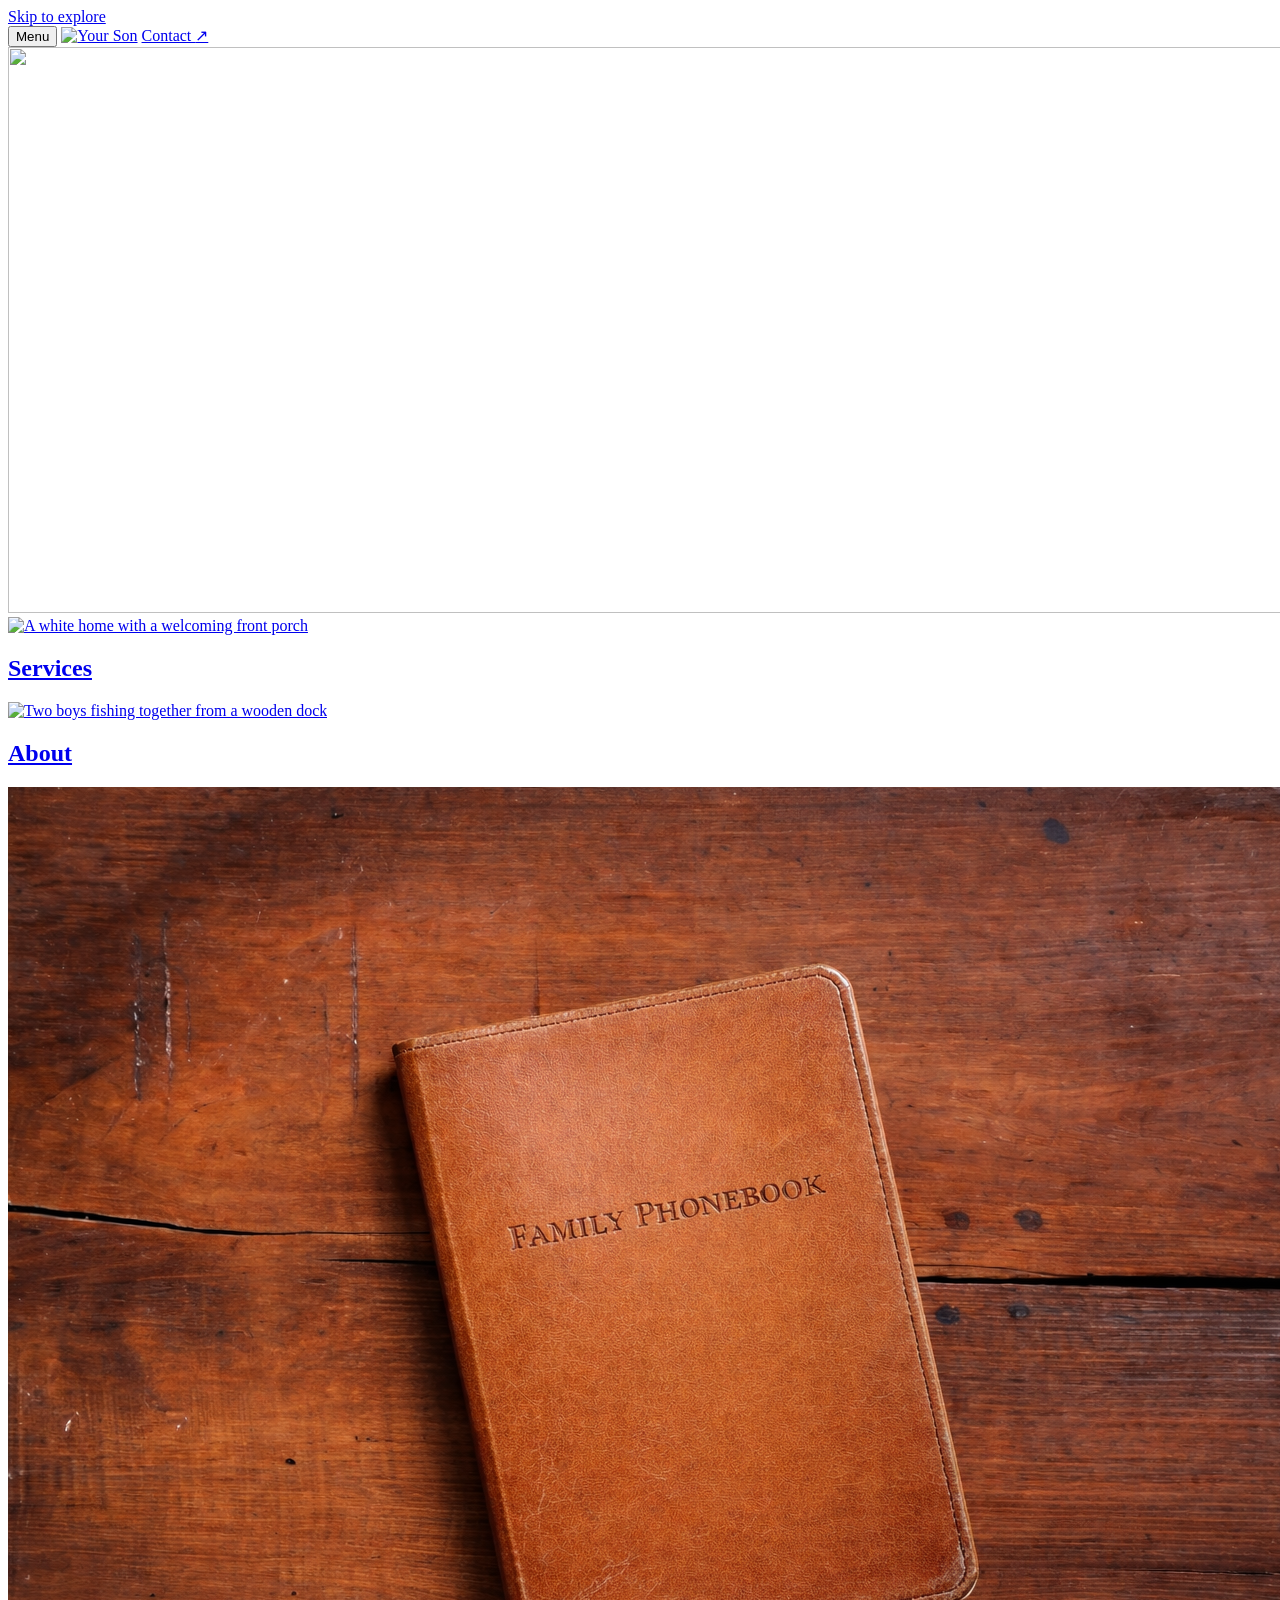
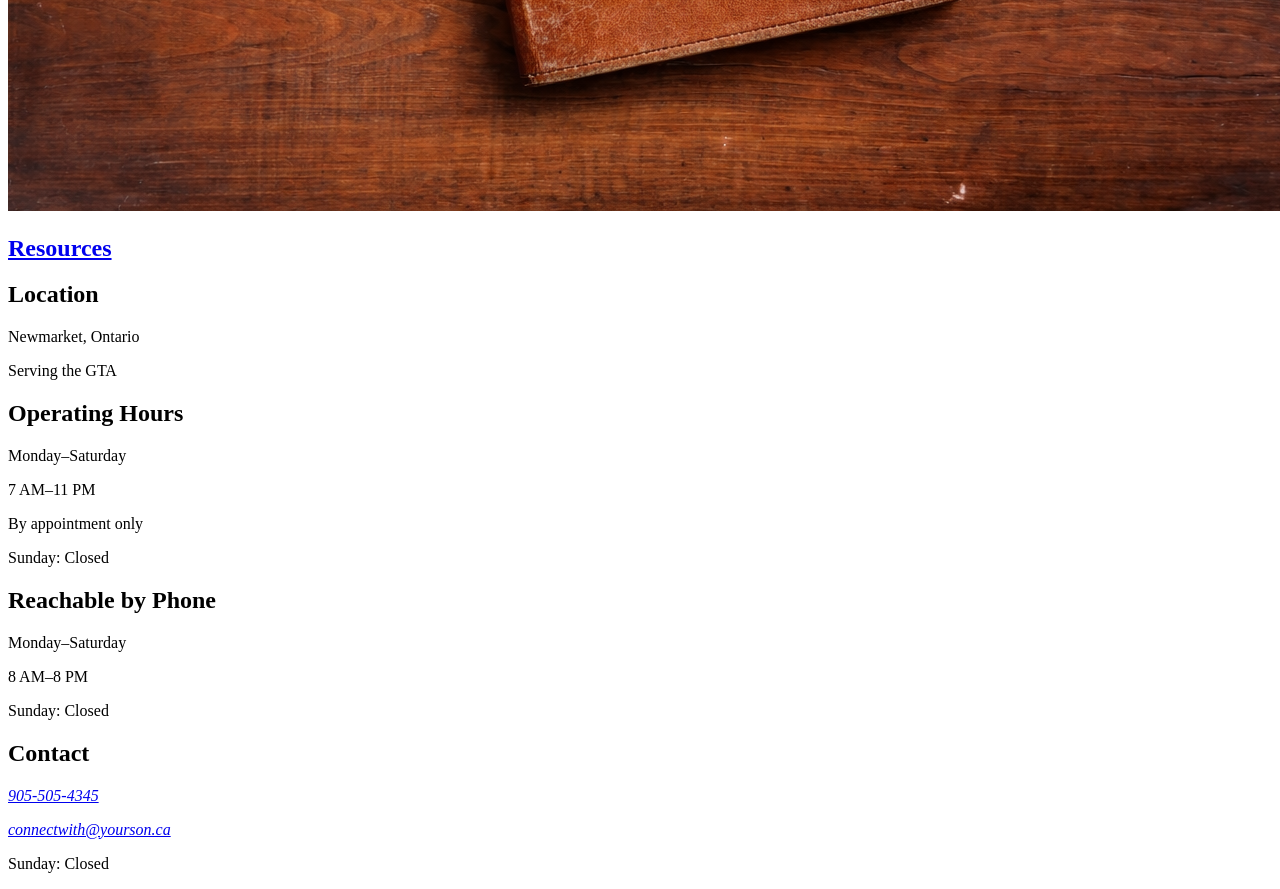
==== index.html @ 253daa87 "Add Your Son website files (1/4)" ====
<!doctype html>
<html lang="en">
<head>
  <meta charset="utf-8">
  <meta name="viewport" content="width=device-width,initial-scale=1">
  <title>Your Son: Homepage Preview</title>
  <meta name="description" content="Explore a three-card homepage navigation concept for Your Son.">
  <link rel="stylesheet" href="assets/styles.css">
  <link rel="stylesheet" href="assets/preview.css">
  <link rel="preload" as="image" href="assets/hplogo-transparent.png">
  <script>
    if (!matchMedia('(prefers-reduced-motion: reduce)').matches && !location.hash) {
      document.documentElement.classList.add('home-intro-pending');
      window.homeIntroFallback = setTimeout(() => document.documentElement.classList.remove('home-intro-pending'), 6000);
    }
  </script>
  <script src="assets/home-intro.js" defer></script>
  <link rel="stylesheet" href="assets/footer.css">
  <link rel="stylesheet" href="assets/mobile-refinements.css">
</head>
<body class="home navigation-preview">
  <a class="preview-skip" href="#explore-grid">Skip to explore</a>
  <header class="preview-site-header" id="siteHeader" data-open="false">
    <div class="wrap">
      <nav class="preview-topbar" aria-label="Page controls">
        <button type="button" class="preview-menu-toggle" id="menuBtn" aria-expanded="false" aria-controls="siteMenu" aria-haspopup="dialog"><span class="preview-menu-lines" aria-hidden="true"></span><span>Menu</span></button>
        <a class="preview-home-logo" href="index.html" aria-label="Home" aria-current="page"><img src="assets/hplogo-transparent.png" width="2048" height="566" alt="Your Son"></a>
        <a class="preview-contact" href="contact.html">Contact <span aria-hidden="true">↗</span></a>
      </nav>
    </div>
  </header>
  <dialog id="siteMenu" class="preview-menu-drawer" aria-labelledby="siteMenuTitle">
    <div class="preview-menu-heading"><h2 id="siteMenuTitle">Menu</h2><button type="button" class="preview-menu-close" aria-label="Close menu">×</button></div>
    <nav class="preview-menu-links" aria-label="Main navigation">
      <a href="index.html" aria-current="page">Home</a>
      <details class="preview-menu-group">
        <summary>Services <span class="preview-submenu-toggle" aria-hidden="true"></span></summary>
        <div class="preview-menu-submenu">
          <a href="services.html">All Services</a>
          <a href="services.html#your-home">Your Home</a>
          <a href="services.html#your-property">Your Property</a>
          <a href="services.html#your-errands">Your Errands</a>
          <a href="services.html#your-ideas">Your Ideas</a>
        </div>
      </details>
      <details class="preview-menu-group">
        <summary>About Us <span class="preview-submenu-toggle" aria-hidden="true"></span></summary>
        <div class="preview-menu-submenu">
          <a href="about.html">About Your Son</a>
          <a href="memories.html">Our Memories</a>
        </div>
      </details>
      <details class="preview-menu-group">
        <summary>Resources <span class="preview-submenu-toggle" aria-hidden="true"></span></summary>
        <div class="preview-menu-submenu">
          <a href="phonebook.html">Family Phonebook</a>
          <a href="our-friends.html">Our Friends</a>
          <a href="goods.html">Your Goods</a>
        </div>
      </details>
      <details class="preview-menu-group">
        <summary>Contact <span class="preview-submenu-toggle" aria-hidden="true"></span></summary>
        <div class="preview-menu-submenu">
          <a href="contact.html">Contact Info</a>
          <a href="tel:+19055054345">905-505-4345</a>
          <a href="mailto:connectwith@yourson.ca">connectwith@yourson.ca</a>
        </div>
      </details>
    </nav>
  </dialog>
  <main id="main">
    <div class="home-intro-stage" aria-hidden="true"><img id="homeIntroLogo" src="assets/hplogo-transparent.png" width="2048" height="566" alt=""></div>
    <section id="explore-grid" aria-label="Explore Your Son">
      <div class="wrap"><div class="preview-nav-grid">
        <a class="preview-nav-card" href="services.html">
          <div class="preview-card-photo"><img src="assets/services.avif" alt="A white home with a welcoming front porch" width="1120" height="1118" loading="lazy"></div>
          <div class="preview-card-info"><h2>Services</h2></div>
        </a>
        <a class="preview-nav-card" href="about.html">
          <div class="preview-card-photo"><img src="assets/about-us.png" alt="Two boys fishing together from a wooden dock" width="512" height="512" loading="lazy"></div>
          <div class="preview-card-info"><h2>About</h2></div>
        </a>
        <a class="preview-nav-card" href="resources.html">
          <div class="preview-card-photo"><img src="assets/resources.png" alt="A leather Family Phonebook on a wooden desk" width="1536" height="1024" loading="lazy"></div>
          <div class="preview-card-info"><h2>Resources</h2></div>
        </a>
      </div></div>
    </section>
  </main>
<footer class="preview-bottom-contact preview-site-footer" aria-label="Your Son location, hours and contact">
    <div class="wrap preview-footer-inner">
      <div class="preview-footer-columns">
        <div class="preview-footer-column">
          <h2 class="preview-footer-title">Location</h2>
          <p>Newmarket, Ontario</p>
          <p>Serving the GTA</p>
        </div>
        <div class="preview-footer-column">
          <h2 class="preview-footer-title">Operating Hours</h2>
          <p>Monday–Saturday</p>
          <p>7 AM–11 PM</p>
          <p class="preview-footer-note">By appointment only</p>
          <p class="preview-footer-sunday-inline">Sunday: Closed</p>
        </div>
        <div class="preview-footer-column">
          <h2 class="preview-footer-title">Reachable by Phone</h2>
          <p>Monday–Saturday</p>
          <p>8 AM–8 PM</p>
          <p class="preview-footer-sunday-inline">Sunday: Closed</p>
        </div>
        <div class="preview-footer-column">
          <h2 class="preview-footer-title">Contact</h2>
          <address class="preview-footer-contact">
            <p><a href="tel:+19055054345">905-505-4345</a></p>
            <p><a href="mailto:connectwith@yourson.ca">connectwith@<wbr>yourson.ca</a></p>
          </address>
        </div>
      </div>
      <p class="preview-footer-sunday">Sunday: Closed</p>
    </div>
  </footer>
  <dialog id="categoryDialog" class="preview-dialog" aria-labelledby="categoryTitle">
    <button type="button" class="preview-dialog-close" aria-label="Close section">×</button>
    <p class="preview-dialog-kicker">Your Son</p>
    <h2 id="categoryTitle"></h2>
    <p id="categoryDescription" class="preview-dialog-description"></p>
    <div class="preview-destination-list" id="categoryLinks"></div>
    <p class="preview-destination-note">Page links open your current website in a new tab.</p>
  </dialog>
  <script src="assets/preview.js"></script>
</body>
</html>
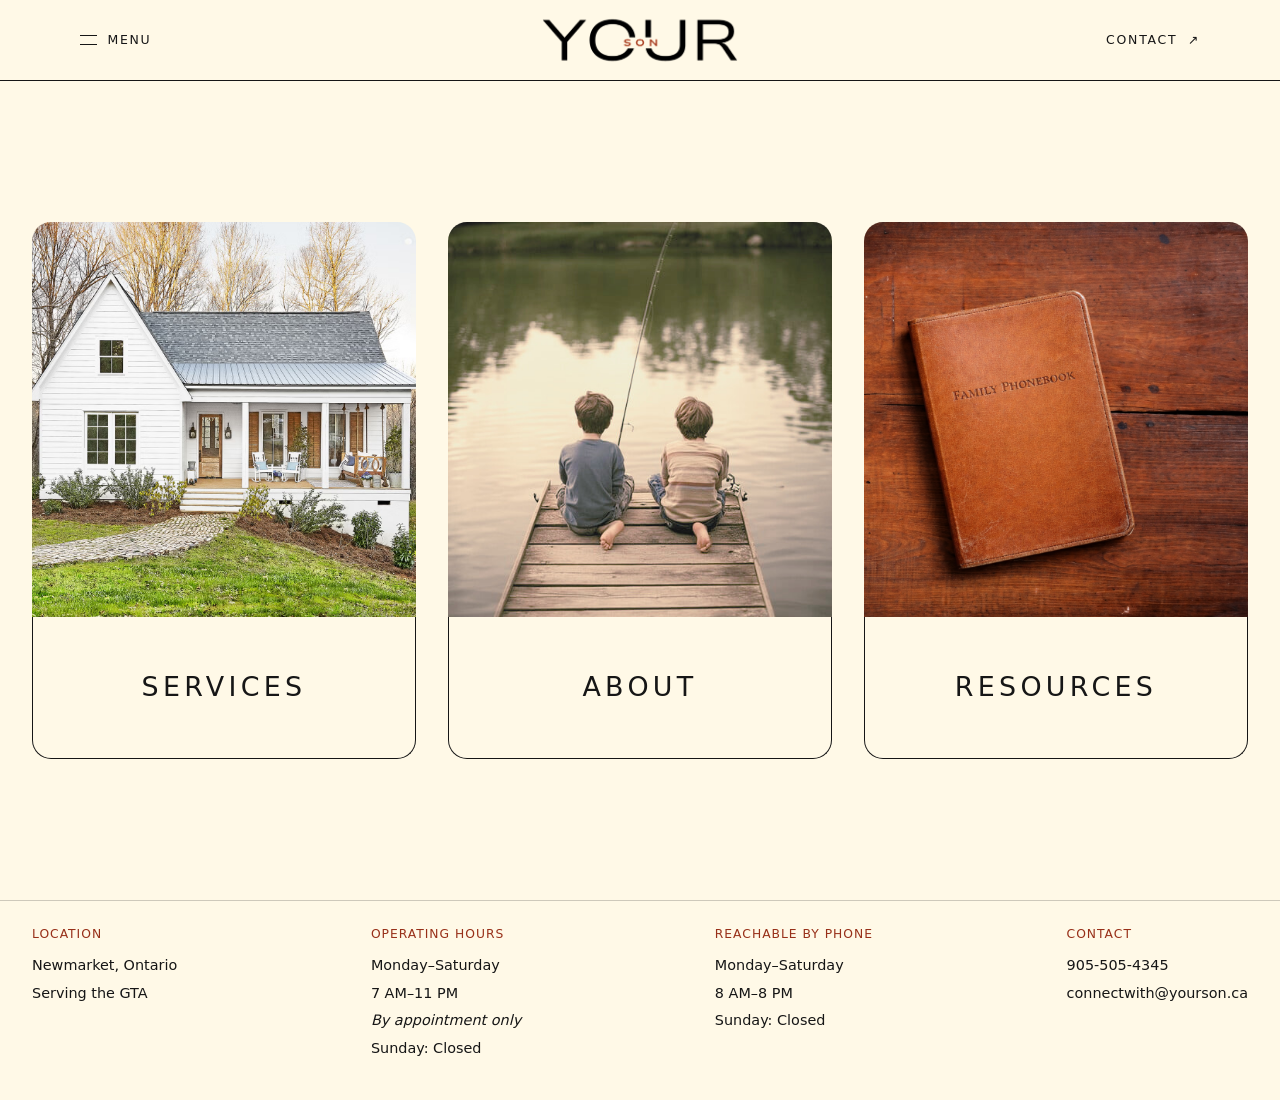
==== commit 80156c31: "First set of changes (man)" ====
--- a/index.html
+++ b/index.html
@@ -47,7 +47,7 @@
         <summary>About Us <span class="preview-submenu-toggle" aria-hidden="true"></span></summary>
         <div class="preview-menu-submenu">
           <a href="about.html">About Your Son</a>
-          <a href="memories.html">Our Memories</a>
+          <a href="our-work.html">Our Memories</a>
         </div>
       </details>
       <details class="preview-menu-group">
--- a/assets/styles.css
+++ b/assets/styles.css
@@ -0,0 +1,3125 @@
+:root{
+  --accent-box: var(--bg);
+  --brand-gold: rgb(162, 52, 25);
+  --font: ui-sans-serif, system-ui, -apple-system, Segoe UI, Roboto, Helvetica, Arial;
+
+  --bg: rgba(255, 249, 231);
+  --ink: rgba(22, 22, 22, 1);
+  --muted: rgba(22,22,22,1);
+  --line: rgba(22, 22, 22, 1);
+  --card: #ffffff;
+
+  --radius: 18px;
+  --shadow: 0 18px 60px rgba(0,0,0,.08);
+
+  --max: 74rem;
+  --pad: clamp(1rem, 3vw, 2rem);
+
+  --h1: clamp(2.1rem, 3vw, 4.25rem);
+  --p: clamp(1rem, 1.2vw, 1.1rem);
+
+  --btn: #161616;
+  --btnText: #fff7e6;
+}
+
+*{ box-sizing:border-box; }
+html, body{ height:100%; }
+
+body{
+  margin:0;
+  font-family: ui-sans-serif, system-ui, -apple-system, Segoe UI, Roboto, Helvetica, Arial;
+  background-color: var(--bg);
+  color: var(--ink);
+  line-height: 1.35;
+}
+
+body.about{
+  background-image:
+    url("images/brickabout.webp");
+  background-size: cover;
+  background-position: center;
+  background-repeat: no-repeat;
+  background-attachment: fixed;
+}
+
+/* Remove the giant shadow from the header */
+body.about header{
+  box-shadow: none;
+}
+
+/* Create a dark backdrop behind the hero area (where the H1 lives) */
+body.about .about-two-col{
+  position: relative;
+  isolation: isolate;
+}
+
+/* The "shadow/contrast" layer */
+
+body.about .about-bio-box{
+  background: rgba(255,249,231, 0.95);
+  border: 1px solid #000;
+  border-radius: 10px;
+  box-shadow: 0 14px 44px rgba(0,0,0,0.25);
+  margin:1rem;
+  width: 80%;
+}
+
+a{ color:inherit; }
+img{ max-width:100%; display:block; }
+
+.wrap{ width: min(var(--max), 100%); margin: 0 auto; padding: 0 var(--pad); }
+
+/* Skip link */
+
+
+.skip:focus{ left:1rem; top:1rem; }
+
+/* Header */
+header{
+  position: fixed;
+  top: 0;
+  left: 0;
+  right: 0;
+  z-index: 999;
+  background: color-mix(in oklab, var(--bg), white 18%);
+  backdrop-filter: blur(10px); 
+}
+
+@media (min-width: 761px){
+  header{
+    border-bottom: 0.2px solid rgba(0,0,0,0.2);
+  }
+}
+
+.nav{
+  display:flex;
+  align-items:center;
+  gap: 1rem;
+  padding:0rem 0;
+  line-height: 0.5;
+}
+
+/* Desktop: evenly-spaced links across the full width */
+.nav-links{
+  display: flex;
+  width: 100%;
+  justify-content: space-evenly;
+  align-items: center;
+  gap: 0;
+  font-size: 1.3rem;
+  letter-spacing: 0.25ch;
+  transform: scaley(0.8);
+  padding-top: 0.45rem;
+  padding-bottom: 0.45rem;
+}
+
+/* Make each link the same width */
+.nav-links a{
+  flex: 1 1 0;
+  text-align: center;
+  text-decoration: none;
+  padding: .55rem .6rem;
+  border-radius: 1px;
+}
+.nav-links a:hover{ color:rgb(162, 52, 25); }
+
+/* Desktop Services dropdown (stacked list) */
+.nav-dropdown{
+  position: relative;
+  flex: 1 1 0;
+  text-align: center;
+}
+.nav-dropdown summary{
+  list-style: none;
+  cursor: pointer;
+  padding: .55rem .6rem;
+  border-radius: 1px;
+  user-select: none;
+}
+.nav-dropdown summary::-webkit-details-marker{ display:none; }
+.nav-dropdown summary:hover{ color: rgb(162, 52, 25); }
+
+.nav-menu{
+  position: absolute;
+  top: calc(100% + .6rem);
+  left: 50%;
+  transform: translateX(-50%);
+  width: 260px;
+  background: color-mix(in oklab, var(--bg), white 18%);
+  border: 1px solid rgba(0,0,0,.25);
+  border-radius: 1px;
+  padding: .35rem;
+  display: flex;
+  flex-direction: column;
+  gap: .25rem;
+  z-index: 1000;
+}
+
+.nav-menu a{
+  display:block;
+  width:100%;
+  text-decoration:none;
+  text-align:left;
+  padding: .7rem .85rem;
+  border-radius: 1px;
+}
+.nav-menu a:hover{
+  background: rgba(0,0,0,.06);
+  color: rgb(162, 52, 25);
+}
+
+/* Mobile Services dropdown */
+.mobile-dropdown summary{
+  list-style:none;
+  cursor:pointer;
+  padding:.85rem 0;
+  border-bottom:0.5px solid rgba(0,0,0,1);
+  user-select:none;
+}
+.mobile-dropdown summary::-webkit-details-marker{ display:none; }
+
+.mobile-submenu{
+  display:grid;
+}
+.mobile-submenu a{
+  padding:.75rem 0 .75rem 1rem;
+  border-bottom:0.5px solid rgba(0,0,0,1);
+  text-decoration:none;
+  color: rgba(162, 52, 25, 1);
+}
+.mobile-submenu a:last-child{ border-bottom:0; }
+
+/* Mobile menu button */
+.menu-btn{
+  display:none;
+  appearance:none;
+  border:0.5px solid var(--line);
+  background: var(--card);
+  padding:.45rem .7rem;
+  border-radius:999px;
+  cursor:pointer;
+  box-shadow: 0 8px 22px rgba(0,0,0,.06);
+}
+
+/* Mobile dropdown panel */
+.mobile-panel{
+  display:none;
+  border-top:0.5px solid var(--line);
+  padding:.75rem 0 1rem;
+}
+.mobile-panel a{
+  display:block;
+  text-decoration:none;
+  padding:.85rem 0;
+  border-bottom:0.5px solid rgba(0,0,0,1);
+}
+.mobile-panel a:last-child{ border-bottom:0; }
+header[data-open="true"] .mobile-panel{ display:block; }
+
+/* Page spacing */
+main{ padding-top: 0px; padding-bottom: 0rem; }
+section{ padding: clamp(1.75rem, 4vw, 3rem) 0; }
+
+.section-title{
+  display:flex; align-items:baseline; justify-content:space-between; gap:1rem;
+  padding-top: 0rem;
+  margin-bottom: 0rem;
+  font-size: clamp(2.1rem, 2.5vw, 3.25rem);
+  font-weight: 100;
+}
+
+.section-title--center{
+  flex-direction: column;
+  align-items: center;
+  justify-content: center;
+  text-align: center;
+  font-size: clamp(2.1rem, 2.5vw, 3.25rem);
+  font-weight: 100;
+}
+
+html{ scroll-behavior: smooth; }
+
+.section-title h2{ margin:0; font-size:clamp(2.1rem, 2.5vw, 3.25rem); font-weight: 250; letter-spacing: 0.2ch; }
+.section-title p{ margin:0; color:var(--muted); font-size:.95rem; max-width:52ch; }
+
+/* Hero */
+.hero{ padding: 0 0 clamp(2rem, 5vw, 3.25rem);
+}.hero-grid{
+  display:grid;
+  grid-template-columns: 1fr;
+  gap: clamp(0.75rem, 1vw, 1.75rem);
+  justify-items: center;
+  text-align: center;
+}
+.kicker{ font-size:.95rem; color:var(--muted); letter-spacing:.02em; }
+h1{
+  margin: -3rem 0 .75rem;
+  font-size: var(--h1);
+  line-height: 1.25;
+  font-weight: 200;
+  letter-spacing: 0.02em;
+  color:rgb(0,0,0);
+}
+
+.slogan{ font-size:.95rem; color:var(--muted); letter-spacing:.02em;color: #000000; }
+
+.special-word{
+  color: rgb(162, 52, 25);
+  font-style: oblique;
+}
+
+.abt-h1{
+  margin: -3rem 0 .75rem;
+  font-size: var(--h1);
+  line-height: 1;
+  font-weight: 200;
+  letter-spacing: 0.02em;
+}
+
+.special-word{
+  color: rgb(162, 52, 25);
+  font-style: oblique;
+}
+
+.lead{
+  font-size: var(--p);
+  color:var(--muted);
+  max-width: 62ch;
+  margin: 0 auto;
+}
+
+.center-text {
+  text-align: center;
+  margin-top:1.5rem;
+  font-weight: 500;
+}
+
+.center-line{
+  display: block;
+  text-align: center;
+}
+
+.slogan-text{
+  font-weight: 500;
+  display: block;
+  text-align: center;
+}
+
+/* Base */
+.hero-media{
+  overflow: hidden;
+  position: relative;
+  border: none;
+}
+
+.hero-media--personal_services{
+  width: 25%;
+  height: auto;
+  margin-bottom: 5rem;
+}
+
+/* ABOUT SECTION */
+.approach-grid{
+  display: grid;
+  grid-template-columns: repeat(3, 1fr);
+  gap: 3rem;
+  margin-bottom: 4rem;
+}
+
+.approach-card{
+  background: rgba(255,249,231,1);
+  border: 1.5px solid rgba(0,0,0,1);
+  border-radius: 1px;
+  padding: 2rem;
+  font-weight: 350;
+  letter-spacing: .15ch;
+  font-size: 1rem;
+  text-decoration: none;
+  font-variant: small-caps;
+  color: inherit;
+  min-height: 300px;
+  position: relative;
+}
+
+.approach-card--last{
+  grid-column: 1 / -1;
+  margin-bottom: 5rem;
+  padding-top: 2.5rem;
+  padding-bottom:1rem;
+  padding-left: 10rem;
+  padding-right: 10rem;
+  line-height: 1.5rem;
+}
+
+.approach-title{
+  position: absolute;
+  font-variant: small-caps;
+  inset: 0;
+  display: grid;
+  place-items: center;
+  text-align: center;
+  margin: 0;
+  padding: 1rem;
+  letter-spacing: 0.20em;
+  font-weight: 300;
+  font-size: 23px;
+  color:rgba(162, 52, 25, 1);
+}
+
+.approach-title::after{
+  content: "▾";
+  color: rgba(162, 52, 25, 1);
+  position: absolute;
+  right: 50%;
+  top: 53%;
+  font-size: 24px;
+  opacity: 1;
+  transition: transform .25s ease;
+}
+
+.approach-body{
+  margin-top: -1rem;
+  opacity: 0;
+  max-height: 0;
+  overflow: hidden;
+  text-align: left;
+  transform: translateY(6px);
+  transition: opacity .18s ease, transform .18s ease, max-height .22s ease;
+}
+
+.approach-box{
+  background: rgba(255,249,231, 0.95);
+  border: 1px solid #000;
+  border-radius: 10px;
+  box-shadow: 0 14px 44px rgba(0,0,0,0.25);
+  margin: 5rem auto;
+  width: 80%;
+  padding: clamp(18px, 0.5vw, 50px);
+  padding-left: 6em;
+  padding-right: 6em;
+  padding-bottom: 2em;
+}
+
+.approach-box .about-title h2{
+  color: #000;
+}
+
+.about-sr{
+  display:block;
+  text-align:center;
+  font-size: 1.5rem;
+  font-weight: 200;
+  letter-spacing: 0.2ch;
+  word-spacing: 1ch;
+}
+
+.about-sr2{
+  font-size: 1rem;
+  max-width: 3ch;
+}
+
+.approach-card:hover .approach-title,
+.approach-card:focus .approach-title,
+.approach-card:focus-visible .approach-title{
+  opacity: 0;
+}
+
+.approach-card:hover .approach-body,
+.approach-card:focus .approach-body,
+.approach-card:focus-visible .approach-body{
+  opacity: 1;
+  transform: translateY(0);
+  max-height: 700px;
+}
+
+.approach-card--last{
+  grid-column: 1 / -1;
+}
+
+@media (max-width: 900px){
+  .approach-grid{ grid-template-columns: repeat(2, 1fr); }
+  .approach-card--last{ grid-column: 1 / -1; }
+}
+
+@media (max-width: 760px){
+  .approach-grid{ grid-template-columns: 1fr; }
+  .approach-card--last{ grid-column: auto; }
+}
+
+.hero-media--about{
+  width: min(60rem, 100%);
+  height: auto;
+  border: none;
+  margin: auto;
+  margin-bottom: 4rem;
+  box-shadow: none;
+}
+
+footer.about{
+  padding: 1rem 0 1rem;
+  color: var(--muted);
+  font-size: .95rem;
+  border-top: 1px solid rgba(0,0,0,1);
+  background-color: rgba(255,249,231, 0.95);
+}
+
+.lead-about{
+  font-size: var(--p);
+  color: #000000;
+  max-width: 100%;
+  line-height: 1.8;
+  text-align: justify;
+  border: none;
+  border-radius: 0;
+  padding: 0;
+  background: transparent;
+}
+
+.about-bio-box{
+  background: var(--accent-box);
+  border: 0px solid rgba(30,30,30,.90);
+  padding: clamp(12px, 0.5vw, 50px);
+  padding-left: 8.75em;
+  padding-right: 8.75em;
+  padding-bottom: 4em;
+  display:flex;
+  flex-direction:column;
+  justify-content:center;
+  min-height: 100%;
+  align-items: center;
+  width: 100%;
+}
+
+.about-bio-box p{ letter-spacing: 0.14ch; font-weight: 300;}
+.about-title h2{ margin-bottom:3rem; margin-top:0; font-size:clamp(2.1rem, 2.5vw, 3.25rem); color: rgb(255,249,231); font-weight: 250; font-variant: small-caps; letter-spacing: 0.2ch; text-align: center; }
+
+.about-two-col{
+  display: flex;
+  flex-direction: column;
+  gap: 0;
+  align-items: center;
+  justify-content: center;
+}
+
+.about-bio-top h1{
+  font-family: var(--font);
+  font-weight: 200;
+  font-size: clamp(40px, 4.25vw, 70px);
+  letter-spacing: .25em;
+  word-spacing: 1rem;
+  margin-bottom: 3rem;
+  margin-top: 1rem;
+  text-align: center;
+  transform: scaleY(0.75);
+  color:rgb(162, 52, 25);
+}
+
+.about-sep-line{
+  margin: 5px auto 50px;
+  width: 100%;
+  border-top: 1px solid rgba(0,0,0,1);
+}
+
+.index-sep-line{
+  margin: 10px auto 10px;
+  width: 70%;
+  border-top: 1px solid rgba(0,0,0,1);
+}
+
+.index-sep-line-2{
+  margin: 10px auto 10px;
+  width: 70%;
+  border-top: 1px solid rgba(0,0,0,1);
+}
+
+/* No border */
+.hero-media--no-border{
+  width: min(95rem, 100%);
+  height: clamp(240px, 40vw, 800px);
+  border: none;
+  margin-top: 0rem;
+  margin-bottom: 0rem;
+}
+
+.hero-media-nav{
+  width: 70%;
+  height: auto;
+}
+
+.hero-media img{
+  width: auto;
+  height: 100%;
+  object-fit: contain;
+  margin-top: 0;
+}
+
+.hero-media::after{
+  content: "";
+  position: absolute;
+  inset: 0;
+  pointer-events: none;
+}
+
+.cta-row{
+  display:flex;
+  flex-wrap:wrap;
+  margin-top: 0rem;
+  align-items:center;
+  justify-content: center;
+} 
+
+.btn{
+  display:inline-flex; align-items:center; justify-content:center; gap:.5rem;
+  padding:0.5rem 4rem;
+  border-radius:999px;
+  border:1px solid rgba(0,0,0, 1);
+  text-decoration:none;
+  font-weight:350;
+  font-size:1.1rem;
+  cursor:pointer;
+  background:rgb(162, 52, 25);
+  color: rgba(0,0,0, 1);
+  font-variant: small-caps;
+  letter-spacing: 0.29ch;
+  margin-bottom: 2rem;
+}
+
+.btnshop{
+  margin-top:2rem;
+  margin-bottom: 1rem;
+}
+
+.btn.primary{ background:rgba(162, 52, 25, 1); color: RGB(0,0,0); border-width: 1px; border-color: #000000; }
+.btn.primary:hover{ background:rgb(162, 52, 25); color: rgb(0,0,0); transform: scale(98%);}
+
+.btn.primaryindex { background:rgba(162, 52, 25, 1); color: RGB(0,0,0); border-width: 1px; border-color: #000000; margin-bottom: 10rem;
+ }
+.btn.primaryindex:hover { transform: scale(98%); color: rgb(0,0,0);}
+
+.btn.ghost{ background: rgba(162, 52, 25, 1); color: RGB(0,0,0); padding:0.5rem 6rem; font-size:1.1rem; font-weight:350; margin-top: -2rem;}
+.btn.ghost:hover{ background: rgba(162, 52, 25, 1); transform: scale(98%); color: rgb(0,0,0);}
+
+.btn.primary-shop{ background:rgba(162, 52, 25, 1); color: RGB(0,0,0); border-width: 1px; border-color: #000000; font-size:1.2rem;  font-weight:350;}
+.btn.primary-shop:hover{ background:rgb(162, 52, 25); transform: scale(98%);color: rgb(0,0,0);}
+
+.contact{
+  margin: 0rem auto 0rem;
+  padding-top: 0.5rem;
+  padding-bottom: 0.5rem;
+  display:grid;
+  gap:.25rem;
+  color: var(--muted);
+  font-size: .95rem;
+  justify-items: center;
+  
+}
+
+/* Personal Services */
+.personalservices{
+  display:grid;
+  grid-template-columns: repeat(12, 1fr);
+  gap: 1rem;
+}
+.personalservice{
+  grid-column: span 6;
+  background: var(--card);
+  border:1px solid rgba(162, 52, 25, 1);
+  border-radius: var(--radius);
+  box-shadow: 0 10px 30px rgba(0,0,0,.06);
+}
+.personalservice h3{ margin:0 0 .4rem; font-size:1.05rem; letter-spacing:.01em; }
+.personalservice p{ margin:0; color:var(--muted); }
+
+/* BUSINESS SERVICES */
+.businessservices{
+  display:grid;
+  grid-template-columns: repeat(12, 1fr);
+  gap: 1rem;
+}
+.businessservice{
+  grid-column: span 6;
+  background: var(--card);
+  border:1px solid rgba(162, 52, 25, 1);
+  border-radius: var(--radius);
+  padding: 1.1rem;
+  box-shadow: 0 10px 30px rgba(0,0,0,.06);
+}
+.businessservice h3{ margin:0 0 .4rem; font-size:1.05rem; letter-spacing:.01em; }
+.businessservice p{ margin:0; color:var(--muted); }
+
+/* Mosaic + quote */
+.mosaic{
+  display:grid;
+  grid-template-columns: repeat(12, 1fr);
+  gap: 1rem;
+  align-items:stretch;
+}
+.ph{
+  border-radius: var(--radius);
+  overflow:hidden;
+  border: 1px solid rgba(0,0,0,1);
+  background:
+    radial-gradient(900px 300px at 20% 30%, rgba(0,0,0,.09), transparent 45%),
+    linear-gradient(135deg, rgba(0,0,0,.08), rgba(0,0,0,.02));
+  min-height: 240px;
+  box-shadow: 0 14px 44px rgba(0,0,0,.07);
+}
+.ph.tall{ min-height: 520px; }
+.ph.small{ min-height: 220px; }
+.span-7{ grid-column: span 7; }
+.span-5{ grid-column: span 5; }
+.span-4{ grid-column: span 4; }
+.span-8{ grid-column: span 8; }
+.span-12{ grid-column: span 12; }
+
+.quote{
+  grid-column: span 12;
+  background: color-mix(in oklab, var(--card), var(--bg) 30%);
+  border:1px solid rgba(0,0,0,.08);
+  border-radius: var(--radius);
+  padding: clamp(1.25rem, 3vw, 2rem);
+  box-shadow: 0 14px 44px rgba(0,0,0,.06);
+}
+.quote blockquote{
+  margin:0;
+  font-size: clamp(1.2rem, 2.2vw, 1.65rem);
+  letter-spacing:-.01em;
+  line-height:1.15;
+}
+.quote cite{
+  display:block;
+  margin-top:.75rem;
+  color:var(--muted);
+  font-style:normal;
+  font-size:.95rem;
+}
+
+.spccard{
+  background: rgba(255, 139, 23, 0.5);
+  border: 1px solid rgba(0,0,0,.08);
+  border-radius: var(--radius);
+  padding: clamp(1.25rem, 3vw, 2rem);
+  box-shadow: 0 14px 44px rgba(0,0,0,.06);
+}
+.spccard h2{ margin:0 0 .5rem; font-size:var(--h2); color:#000000;}
+.spccard p{ margin:0; color:#000000; font-size:var(--p); }
+
+/* Appointments page blocks */
+.grid-3{
+  display:grid;
+  grid-template-columns: repeat(12, 1fr);
+  gap: 1rem;
+}
+.tile{
+  grid-column: span 4;
+  background: var(--card);
+  border: 1px solid rgba(0,0,0,.08);
+  border-radius: var(--radius);
+  padding: 1.1rem;
+  box-shadow: 0 10px 30px rgba(0,0,0,.06);
+}
+.tile h3{ margin:.1rem 0 .35rem; font-size:1.05rem; }
+.tile p{ margin:0; color:var(--muted); }
+.tile .cta-row{ margin-top:.85rem; }
+
+.form{
+  display:grid;
+  gap:.75rem;
+  margin-top: 1rem;
+}
+.row{
+  display:grid;
+  grid-template-columns: 1fr 1fr;
+  gap:.75rem;
+}
+label{ font-size:.92rem; color:var(--muted); display:block; margin:0 0 .35rem; }
+input, select, textarea{
+  width:100%;
+  padding:.75rem .85rem;
+  border-radius: 12px;
+  border: 1px solid rgba(0,0,0,.14);
+  background: white;
+  font: inherit;
+}
+textarea{ min-height: 110px; resize: vertical; }
+
+/* GOODS */
+/* ============================
+   GOODS (GARMENTS & GOODS)
+   3 across desktop, 1 across mobile
+   Equal-height cards + dropdown-ready
+   ============================ */
+
+.shop-grid{
+  display: grid;
+  grid-template-columns: repeat(3, minmax(0, 1fr));
+  gap: 1.25rem;
+  align-items: stretch; /* âœ… equal-height rows */
+}
+
+/* Card */
+.product{
+  background: var(--card);
+  border: 1px solid rgba(0,0,0,.8);
+  border-radius: 10px;
+  padding: .9rem;
+
+  box-shadow: 0 10px 30px rgba(0,0,0,.25); /* toned down vs .9 */
+
+  display: flex;
+  flex-direction: column;
+  gap: .75rem;
+
+  height: 100%; /* âœ… lets the grid stretch cards evenly */
+}
+
+/* Image area (always same shape) */
+.product .thumb{
+  width: 100%;
+  aspect-ratio: 1 / 1;
+  border-radius: 12px;
+  overflow: hidden;
+  border: 1px solid rgba(0,0,0,.15);
+  background:
+    radial-gradient(700px 240px at 20% 30%, rgba(0,0,0,.10), transparent 45%),
+    linear-gradient(135deg, rgba(0,0,0,.08), rgba(0,0,0,.02));
+}
+
+.product .thumb img{
+  width: 100%;
+  height: 100%;
+  object-fit: cover;
+  display: block;
+}
+
+/* Content wrapper â€” grows so the button aligns at bottom */
+.product .prod-main{
+  flex: 1;
+  display: flex;
+  flex-direction: column;
+  gap: .6rem;
+}
+
+/* Title */
+.product h3{
+  margin: 0;
+  text-align: center;
+  font-size: 1.05rem;
+  letter-spacing: .06em;
+  font-variant: small-caps;
+}
+
+/* Meta: clamp note so cards donâ€™t grow */
+.product .prod-note{
+  color: var(--muted);
+  font-size: .8rem;
+  letter-spacing: 0.125ch;
+  text-align: justify;
+  padding-left: 0.75rem;
+  padding-right: 0.75rem;
+  line-height: 1.25rem;
+  margin-bottom: 0.75rem;
+
+  display: -webkit-box;
+  -webkit-line-clamp: 2.5;        /* âœ… limits height */
+  -webkit-box-orient: vertical;
+  overflow: hidden;
+
+   /* Standard-ish + fallback */
+  overflow: hidden;
+  text-overflow: ellipsis;
+
+  /* Modern clamp (where supported) */
+  line-clamp: 2.5;
+
+  /* Widest support today */
+  display: -webkit-box;
+  -webkit-line-clamp: 2.5;
+  -webkit-box-orient: vertical;
+}
+
+.product .prod-price{
+  text-align: center;
+  font-weight: 700;
+  color: rgba(0,0,0,.9);
+}
+
+/* Dropdown area */
+.product .prod-dds{
+  display: grid;
+  gap: .5rem;
+  margin-top: .25rem;
+}
+
+.product details.prod-dd{
+  border: 1px solid rgba(0,0,0,.25);
+  border-radius: 10px;
+  overflow: hidden;
+  background: rgba(255,255,255,.55);
+}
+
+.product details.prod-dd > summary{
+  cursor: pointer;
+  user-select: none;
+  padding: .55rem .7rem;
+  letter-spacing: .12em;
+  text-transform: uppercase;
+  font-size: .78rem;
+  font-weight: 650;
+  list-style: none;
+}
+.product details.prod-dd > summary::-webkit-details-marker{ display:none; }
+
+.product .prod-dd-panel{
+  border-top: 1px solid rgba(0,0,0,.15);
+  padding: .6rem .75rem .7rem;
+  font-size: .9rem;
+  color: rgba(0,0,0,.85);
+}
+
+.product .prod-dd-list{
+  margin: 0;
+  padding-left: 1.05rem;
+  display: grid;
+  gap: .35rem;
+}
+
+/* Button stays aligned */
+.product .prod-buy,
+.product .btn{
+  width: 100%;
+  margin-top: .25rem;
+}
+
+/* Mobile: 1 across */
+@media (max-width: 760px){
+  .shop-grid{
+    grid-template-columns: 1fr;
+    gap: 1rem;
+  }
+  .product{
+    padding: 1rem;
+  }
+}
+/* Cart drawer */
+.cart-overlay{
+  position: fixed; inset: 0;
+  background: rgba(0,0,0,.45);
+  display:none;
+  align-items: stretch;
+  justify-content:flex-end;
+  z-index: 200;
+}
+.cart-overlay[data-open="true"]{ display:flex; }
+.cart{
+  width: min(440px, 92vw);
+  background: var(--bg);
+  border-left: 1px solid rgba(255,255,255,.14);
+  padding: 1rem;
+  display:flex;
+  flex-direction:column;
+  gap: .9rem;
+}
+.cart-header{
+  display:flex; align-items:center; justify-content:space-between; gap:1rem;
+  padding-bottom:.5rem;
+  border-bottom: 1px solid rgba(0,0,0,1);
+}
+.cart-title{ font-weight: 700; letter-spacing:-.01em; }
+.icon-btn{
+  appearance:none;
+  border:1px solid rgba(0,0,0,.12);
+  background: white;
+  border-radius: 999px;
+  padding:.45rem .7rem;
+  cursor:pointer;
+}
+.icon-btn:hover{ background: rgba(0,0,0,.06); }
+
+.cart-items{ display:grid; gap:.75rem; }
+.cart-item{
+  background: white;
+  border:1px solid rgba(0,0,0,.10);
+  border-radius: 14px;
+  padding: .75rem;
+  display:grid;
+  gap:.35rem;
+}
+.cart-item .top{
+  display:flex; justify-content:space-between; align-items:flex-start; gap:.75rem;
+}
+.cart-item .name{ font-weight:650; }
+.cart-item .sub{ color:var(--muted); font-size:.95rem; }
+.cart-item .actions{ display:flex; gap:.5rem; margin-top:.35rem; }
+.cart-item .actions button{ flex:1; }
+
+.cart-footer{
+  margin-top:auto;
+  border-top: 1px solid rgba(0,0,0,1);
+  padding-top: .85rem;
+  display:grid;
+  gap:.75rem;
+}
+.totals{ display:flex; justify-content:space-between; color: var(--muted); }
+.small-note{ font-size:.9rem; color: var(--muted); }
+
+/* Footer */
+.footer-image{
+  width: min(2rem, 30%);
+  height: auto;
+  border: none;
+  position: left;
+  margin: auto;
+  margin-top: 0.20rem;
+}
+
+footer{
+  padding: 1rem 0 1rem;
+  color: var(--muted);
+  font-size: .95rem;
+  border-top: 1px solid rgba(0,0,0,1);
+}
+
+.footer-text{ font-variant: small-caps; text-align: center; margin: 0.5rem; font-size: 0.65rem; font: weight 400px;}
+.footer-word{ font-variant: small-caps; }
+.footer-contact{ font-variant: small-caps; text-align: center; margin: 0.5rem; font-size: 0.65rem; font: weight 400px;}
+
+/* Responsive */
+@media (max-width: 980px){
+}
+
+@media (max-width: 900px){
+  .personalservice{ grid-column: span 12; }
+  .businessservice{ grid-column: span 12; }
+  .two-col{ grid-template-columns: 1fr; }
+  .span-7,.span-5,.span-4,.span-8{ grid-column: span 12; }
+  .ph.tall{ min-height: 360px; }
+  .tile{ grid-column: span 12; }
+}
+
+@media (max-width: 760px){
+  .nav-links{ display:none; }
+  .nav{ grid-template-columns: auto 1fr auto; }
+  .nav-left, .nav-right{ display:none; }
+  .brand{ justify-self:center; }
+  .row{ grid-template-columns: 1fr; }
+
+  .section-title{ flex-direction: column; align-items:flex-start; }
+}
+
+/* Explore grid */
+.feature-grid{
+  display: grid !important;
+  grid-template-columns: repeat(4, 1fr) !important;
+  gap: 2rem;
+  margin-top: 3rem;
+}
+
+#explore-grid .wrap{
+  width: min(85rem, 100%);
+}
+
+.feature-tile{
+  position: relative;
+  display:block;
+  text-decoration:none;
+  overflow:hidden;
+  border-radius: 1px;
+  background: rgba(0,0,0,.7);
+  border: 1px solid rgba(0,0,0,1);
+  height: clamp(150px, 15vw, 250px);
+  aspect-ratio: 4 / 3;
+}
+
+.feature-tile img{
+  width:100%;
+  height:100%;
+  object-fit: cover;
+  display:block;
+}
+
+.feature-tile::after{
+  content:"";
+  position:absolute;
+  inset:0;
+  background: rgba(0,0,0,.5);
+  pointer-events:none;
+}
+
+.feature-title{
+  position:absolute;
+  inset:0;
+  display:grid;
+  place-items:center;
+  padding: 1rem;
+  text-align:center;
+  color: #ffffff;
+  font-size: clamp(1.10rem, 1.65vw, 1.65rem);
+  letter-spacing: 0.25ch;
+  line-height: 2.25rem;
+  font-weight: 550;
+  z-index: 1;
+  text-transform: uppercase;
+}
+
+.feature-tile:hover::after{
+  background: rgba(0,0,0,0);
+}
+
+.feature-tile:hover .feature-title{
+  color: transparent;
+}
+
+/* Tablet */
+@media (max-width: 700px){
+  .feature-grid{ grid-template-columns: repeat(2, 1fr) !important; }
+}
+
+/* Mobile */
+@media (max-width: 480px){
+  .feature-grid{ grid-template-columns: 1fr !important; }
+}
+
+/* GARMENTS AND GOODS */
+.GaG-bio-box{
+  background: var(--accent-box);
+  border: 0px solid rgba(30,30,30,.10);
+  padding: clamp(12px, 0.5vw, 50px);
+  padding-left: 8.75em;
+  padding-right: 8.75em;
+  margin-top: 0em;
+  padding-bottom: 0em;
+  display:flex;
+  flex-direction:column;
+  justify-content:center;
+  min-height: 100%;
+  align-items: center;
+  width: 92%;
+  margin-bottom: 4em;
+}
+
+.GaG-bio-top p{
+  font-family: var(--font);
+  font-size: 16px;
+  text-align: justify;
+  line-height: 1.5;
+  letter-spacing:0.2ch;
+  color: rgba(0,0,0,1);
+  margin: 26px auto 25px;
+  margin-bottom:-2em;
+  max-width: 100ch;
+  font-weight: 300;
+}
+
+.GaG-two-col{
+  display: flex;
+  flex-direction: column;
+  gap: 0;
+  align-items: center;
+  justify-content: center;
+  min-height: 0px;
+}
+
+.GaG-bio-top h1{
+  font-family: var(--font);
+  color:rgb(162, 52, 25);
+  font-weight: 200;
+  font-size: clamp(40px, 4.25vw, 70px);
+  letter-spacing: .25em;
+  word-spacing: 1rem;
+  margin-bottom: 3rem;
+  margin-top: 2rem;
+  text-align: center;
+  transform: scaleY(0.75);
+}
+
+.GaG-sep-line{
+  margin: 10px auto 0px;
+  width: 100%;
+  border-top: 1px solid rgba(0,0,0,1);
+}
+
+/* CONTACT */
+.wrapcon{ width: min(var(--max), 100%); margin: 0 auto; padding: 0 var(--pad); }
+
+.con-bio-box{
+  background: var(--accent-box);
+  border: 0px solid rgba(30,30,30,.10);
+  padding: clamp(12px, 0.5vw, 50px);
+  padding-left: 8.75em;
+  padding-right: 8.75em;
+  margin-top: 0em;
+  padding-bottom: 4em;
+  display:flex;
+  flex-direction:column;
+  justify-content:center;
+  min-height: 100%;
+  align-items: center;
+  width: 92%;
+  margin-bottom: 0em;
+}
+
+.con-bio-top h1{
+  font-family: var(--font);
+  font-weight: 200;
+  font-size: clamp(40px, 4.25vw, 70px);
+  letter-spacing: .25em;
+  word-spacing: 1rem;
+  margin-bottom: 3rem;
+  margin-top: 2rem;
+  text-align: center;
+  transform: scaleY(0.75);
+  color:rgb(162, 52, 25);
+}
+
+.con-bio-top .subtitle{
+  font-family: var(--font);
+  font-weight: 200;
+  font-size: 18px;
+  color: rgba(30,30,30,1);
+  letter-spacing: .09em;
+  text-align: center;
+  transform: scaleY(0.75);
+}
+
+.con-two-col{
+  display: flex;
+  flex-direction: column;
+  gap: 0;
+  align-items: center;
+  justify-content: center;
+}
+
+.con-sep-line{
+  margin: 10px auto 35px;
+  width: 100%;
+  border-top: 1px solid rgba(0,0,0,1);
+}
+
+.con-bio-top p{
+  font-family: var(--font);
+  font-size: 16px;
+  text-align: justify;
+  line-height: 1.75;
+  letter-spacing:0.2ch;
+  color: rgba(0,0,0,1);
+  margin: 26px auto 25px;
+  margin-bottom:2em;
+  max-width: 95ch;
+  font-weight: 300;
+}
+
+.cta-row-con{
+  display:flex;
+  flex-wrap:wrap;
+  margin-bottom: 4rem;
+  align-items:center;
+  justify-content: center;
+}
+
+.con-shell{
+  grid-column: span 3;
+  background: var(--card);
+  border: 1px solid rgba(0, 0, 0,.8);
+  border-radius: 10px;
+  padding: 0rem 1rem;
+  box-shadow: 0 10px 30px rgba(0, 0, 0, 0.2);
+  display:flex;
+  flex-direction:column;
+  gap:1rem;
+}
+
+.form-con{
+  display:grid;
+  gap:.75rem;
+  margin-top: 1rem;
+}
+.row-con{
+  display:grid;
+  grid-template-columns: 1fr 1fr;
+  gap:.75rem;
+}
+label-con{ font-size:.92rem; color:var(--muted); display:block; font-variant: small-caps; margin:0 0 .35rem; }
+input, select, textarea{
+  width:100%;
+  padding:.75rem .85rem;
+  border-radius: 12px;
+  border: 1px solid rgba(0,0,0,.14);
+  background: white;
+  font: inherit;
+}
+textarea{ min-height: 110px; resize: vertical; }
+
+.con-shell h2{ text-align: center;font-variant: small-caps; letter-spacing: 0.1ch; font-weight: 250; margin-bottom: 1.5rem;}
+
+.btn.primary-con{ background:rgba(162, 52, 25, 0.8); color: RGB(0,0,0); border-width: 1px; border-color: #000000; }
+.btn.primary-con:hover{ background:rgb(162, 52, 25); transform: scale(99%);}
+
+.btn.ghost-con{ background: rgba(162, 52, 25, 0.8); color: RGB(0,0,0); padding:0.5rem 6rem; font-size:1.1rem; font-weight:350;}
+.btn.ghost-con:hover{ background: rgba(162, 52, 25, 1); transform: scale(99%);}
+
+.special-word-con{line-height: 1.5rem; text-align: center; font-size: 0.9rem; font-variant: small-caps; letter-spacing: 0.1ch; font-weight: 350; margin-bottom: -3rem;margin-top: 4rem;}
+.special-word-con-two{line-height: 1.5rem; text-align: center; font-size: 0.9rem; font-variant: small-caps; letter-spacing: 0.1ch; font-weight: 350; margin-bottom: -4rem;margin-top: 4rem;}
+.hours-info{text-decoration: underline; font-weight: bold; margin-top:1rem;}
+.days-info{font-weight:bold}
+
+/* PERSONAL SERVICES */
+.ps-two-col{
+  display: flex;
+  flex-direction: column;
+  gap: 0;
+  align-items: center;
+  justify-content: center;
+  min-height: 560px;
+}
+
+.ps-bio-box{
+  background: var(--accent-box);
+  border: 0px solid rgba(30,30,30,.10);
+  padding: clamp(12px, 0.5vw, 50px);
+  padding-left: 8.75em;
+  padding-right: 8.75em;
+  margin-top: 0em;
+  padding-bottom: 4em;
+  display:flex;
+  flex-direction:column;
+  justify-content:center;
+  min-height: 100%;
+  align-items: center;
+  width: 92%;
+  margin-bottom: 6em;
+}
+
+.ps-bio-top h1{
+  font-family: var(--font);
+  font-weight: 200;
+  font-size: clamp(40px, 4.25vw, 70px);
+  letter-spacing: .25em;
+  word-spacing: 1rem;
+  margin-bottom: 3rem;
+  margin-top: 2rem;
+  text-align: center;
+  transform: scaleY(0.75);
+  color:rgb(162, 52, 25);
+}
+
+.ps-bio-top .subtitle{
+  font-family: var(--font);
+  font-weight: 200;
+  font-size: 18px;
+  color: rgba(30,30,30,1);
+  letter-spacing: .09em;
+  text-align: center;
+  transform: scaleY(0.75);
+}
+
+.ps-sep-line{
+  margin: 10px auto 35px;
+  width: 100%;
+  border-top: 1px solid rgba(0,0,0,1);
+}
+
+.ps-bio-top p{
+  font-family: var(--font);
+  font-size: 16px;
+  text-align: justify;
+  line-height: 1.75;
+  letter-spacing:0.2ch;
+  color: rgba(0,0,0,1);
+  margin: 26px auto 25px;
+  margin-bottom:3em;
+  max-width: 79ch;
+  font-weight: 300;
+}
+
+/* Inline buttons inside paragraph */
+.ps-inline-contact-btn{
+  appearance: none;
+  border: 0;
+  background: transparent;
+  color: var(--brand-gold);
+  font: inherit;
+  letter-spacing: inherit;
+  cursor: pointer;
+  padding: 0;
+  text-decoration: underline;
+  text-underline-offset: 3px;
+  font-weight: 600;
+}
+.ps-inline-contact-btn:hover{ opacity: .85; }
+.ps-inline-contact-btn:focus-visible{
+  outline: 3px solid rgba(239,191,4,.55);
+  outline-offset: 3px;
+  border-radius: 4px;
+}
+
+/* Search box */
+.ps-service-search-wrap{
+  width: 100%;
+  display: flex;
+  justify-content: center;
+  margin-top: 35px;
+  margin-bottom: 3em;
+}
+.ps-service-search{
+  width: min(560px, 100%);
+  display: flex;
+  align-items: center;
+  gap: 12px;
+  padding: 6px 6px;
+  border: 1px solid rgba(30,30,30,.55);
+  background: rgba(255,255,255,.55);
+  backdrop-filter: blur(6px);
+  box-shadow: 0 12px 24px rgba(0,0,0,.05);
+  border-radius: 999px;
+}
+.ps-service-search input{
+  flex: 1;
+  border: 0;
+  outline: none;
+  background: transparent;
+  font-family: var(--font);
+  font-size: 14px;
+  letter-spacing: .06em;
+  color: rgba(30,30,30,.90);
+  padding: 8px 10px;
+}
+.ps-service-search button{
+  border: 0.5px solid rgba(0,0,0,1);
+  background: rgba(162, 52, 25, 0.8);
+  font-family: var(--font);
+  font-size: 13px;
+  letter-spacing: .12em;
+  font-weight: 350;
+  padding: 6px 10px;
+  cursor: pointer;
+  border-radius: 999px;
+  transition: transform .15s ease, opacity .15s ease;
+}
+.ps-service-search button:hover{
+  transform: translateY(-1px);
+  opacity: 1;
+  background: rgba(162, 52, 25, 1);
+}
+
+.ps-search-status{
+  width: 100%;
+  text-align: center;
+  font-family: var(--font);
+  font-size: 13px;
+  letter-spacing: .08em;
+  color: rgba(30,30,30,.78);
+  margin-top: 12px;
+}
+
+/* FLEX WRAP ROWS OF MINI BOXES */
+.ps-mini-box-grid{
+  width: 100%;
+  display: flex;
+  flex-wrap: wrap;
+  gap: clamp(40px, 3.5vw, 80px);
+  margin-top: 2.2em;
+  align-items: stretch;
+}
+
+details.ps-mini-box{
+  flex: 1 1 calc(50% - clamp(40px, 2.2vw, 80px));
+  background: var(--accent-box);
+  border: 1.5px solid rgba(30,30,30,1);
+  min-width: 220px;
+  margin-bottom: 0;
+  padding: 0;
+  border-radius: 5px;
+}
+
+details.ps-mini-box.match{
+  border: 3px solid rgb(162, 52, 25);
+}
+
+.ps-hit{
+  background: rgba(162, 52, 25, 0.9);
+  padding: 0.5em;
+  border-radius: 2px;
+}
+
+details.ps-mini-box > summary{ list-style: none; }
+details.ps-mini-box > summary::-webkit-details-marker{ display:none; }
+
+.ps-mini-summary{
+  cursor: pointer;
+  user-select: none;
+  display:flex;
+  align-items:center;
+  justify-content:center;
+  text-align:center;
+  min-height: 130px;
+  padding: clamp(10px, 1.1vw, 16px);
+  position: relative;
+}
+
+.ps-mini-summary::after{
+  content: "▾";
+  color: rgba(162, 52, 25, 1);
+  position: absolute;
+  right: 50%;
+  top: 55%;
+  font-size: 18px;
+  opacity: 1;
+  transition: transform .25s ease;
+}
+details.ps-mini-box[open] .ps-mini-summary::after{
+  transform: rotate(180deg);
+}
+
+.ps-mini-content{
+  display: flex;
+  flex-direction: column;
+  align-items: center;
+  justify-content: center;
+  gap: 10px;
+  width: 100%;
+}
+
+details.ps-mini-box h3{
+  font-family: var(--font);
+  font-size: 23px;
+  font-weight: 300;
+  line-height: 1;
+  letter-spacing: .20em;
+  text-transform: uppercase;
+  transform: scaleY(0.85);
+  margin-top: -0.25em;
+  color: rgb(162, 52, 25);
+  text-align: center;
+}
+
+details.ps-mini-box p{
+  font-family: var(--font);
+  font-size: 13px;
+  line-height: 1.2;
+  letter-spacing: 0.08ch;
+  color: rgba(30,30,30,1);
+  margin: 0;
+  text-align: center;
+}
+
+.ps-mini-panel{
+  overflow: hidden;
+  max-height: 0;
+  opacity: 0;
+  padding: 0 clamp(10px, 1.1vw, 16px);
+  transition: max-height .35s ease, opacity .25s ease;
+}
+details.ps-mini-box[open] .ps-mini-panel{
+  max-height: 520px;
+  opacity: 1;
+  padding: 0 clamp(10px, 1.1vw, 16px) 16px;
+  margin-top:-1.5em;
+  border-top: 1px solid rgba(0,0,0,1);
+}
+
+.ps-mini-panel ul{
+  margin-top: 1em;
+  padding: 0;
+  list-style: none;
+  display: flex;
+  flex-direction: column;
+  gap: 16px;
+  text-align: left;
+}
+.ps-mini-panel li{
+  font-family: var(--font);
+  font-size: 12px;
+  letter-spacing: 0.2ch;
+  color: rgba(30,30,30,1);
+}
+
+.ps-bottom-logo{
+  width: 100%;
+  display: flex;
+  justify-content: center;
+  align-items: center;
+  padding: 12px 12px 32px;
+}
+.ps-bottom-logo img{
+  width: clamp(48px, 8vw, 110px);
+  height: auto;
+  display: block;
+  filter: drop-shadow(0 10px 18px rgba(0,0,0,.35));
+}
+
+/* Modals */
+.ps-contact-modal{
+  position: fixed;
+  inset: 0;
+  display: none;
+  align-items: center;
+  justify-content: center;
+  padding: 18px;
+  z-index: 9999;
+}
+.ps-contact-modal.open{ display: flex; }
+
+.ps-contact-backdrop{
+  position: absolute;
+  inset: 0;
+  background: rgba(0,0,0,.62);
+  backdrop-filter: blur(4px);
+}
+
+.ps-contact-dialog{
+  position: relative;
+  width: min(560px, 92vw);
+  background: var(--accent-box);
+  color: #111;
+  border: 2px solid rgba(0,0,0,.85);
+  box-shadow: 0 18px 60px rgba(0,0,0,.35);
+  padding: 22px 20px 18px;
+  z-index: 1;
+}
+
+.ps-contact-dialog h2{
+  font-family: var(--font);
+  font-size: 18px;
+  letter-spacing: .20em;
+  text-transform: uppercase;
+  transform: scaleY(0.85);
+  margin-bottom: 14px;
+  text-align: center;
+  font-weight: 600;
+}
+
+.ps-contact-actions{
+  display: grid;
+  grid-template-columns: 1fr 1fr;
+  gap: 12px;
+  margin-top: 10px;
+}
+.ps-contact-actions.single{ grid-template-columns: 1fr; }
+
+.ps-contact-action{
+  display: inline-flex;
+  align-items: center;
+  justify-content: center;
+  text-decoration: none;
+  background: #111;
+  color: var(--accent-box);
+  border: 2px solid #111;
+  padding: 12px 12px;
+  font-family: var(--font);
+  letter-spacing: .14em;
+  text-transform: uppercase;
+  font-size: 13px;
+  font-weight: 700;
+  cursor: pointer;
+  transition: transform .15s ease, opacity .15s ease, color .15s ease;
+}
+.ps-contact-action:hover{
+  transform: translateY(-1px);
+  opacity: 1;
+  color: rgb(162, 52, 25);
+}
+
+.ps-contact-close{
+  position: absolute;
+  top: 10px;
+  right: 10px;
+  border: 0;
+  background: transparent;
+  font-size: 22px;
+  line-height: 1;
+  cursor: pointer;
+  padding: 6px;
+  color: rgba(0,0,0,.75);
+}
+.ps-contact-close:hover{ color: rgba(0,0,0,1); }
+
+.ps-text-form-wrap{
+  display: none;
+  margin-top: 14px;
+  border-top: 1px solid rgba(0,0,0,.25);
+  padding-top: 14px;
+}
+.ps-text-form-wrap.open{ display: block; }
+
+.ps-text-form{
+  display: grid;
+  gap: 10px;
+}
+.ps-text-form input,
+.ps-text-form textarea{
+  width: 100%;
+  border: 2px solid rgba(0,0,0,.75);
+  background: rgba(255,255,255,.7);
+  font-family: var(--font);
+  font-size: 14px;
+  padding: 10px 10px;
+  outline: none;
+}
+.ps-text-form textarea{
+  min-height: 120px;
+  resize: vertical;
+}
+.ps-text-form .form-row{
+  display: grid;
+  grid-template-columns: 1fr 1fr;
+  gap: 10px;
+}
+
+@media (max-width: 980px){
+  .ps-bio-box{
+    padding-left: 2rem;
+    padding-right: 2rem;
+    width: 94%;
+  }
+  details.ps-mini-box{
+    flex: 1 1 calc(50% - clamp(10px, 1.4vw, 18px));
+    min-width: 0;
+  }
+}
+
+@media (max-width: 520px){
+  .ps-contact-actions{ grid-template-columns: 1fr; }
+  .ps-text-form .form-row{ grid-template-columns: 1fr; }
+  details.ps-mini-box{ flex: 1 1 100%; }
+}
+
+/* OUR FRIENDS */
+#main{ padding-top: 1rem; }
+
+.friends-grid{
+  display:grid;
+  grid-template-columns: repeat(3, minmax(0, 1fr));
+  gap: 1.75rem;
+  margin-top: 2rem;
+}
+@media (max-width: 760px){
+  .friends-grid{ grid-template-columns: 1fr; }
+}
+
+.friend-card{
+  display:flex;
+  flex-direction:column;
+  align-items:center;
+  text-align:center;
+  text-decoration:none;
+  color: inherit;
+  background: rgba(255,255,255,.60);
+  border: 1px solid rgba(0,0,0,1);
+  border-radius: 10px;
+  padding: 1.75rem 1.35rem;
+  min-height: 340px;
+  box-shadow: 0 10px 30px rgba(0,0,0,.12);
+  transition: transform .15s ease, box-shadow .15s ease, background .15s ease;
+}
+.friend-card:hover{
+  transform: translateY(-2px);
+  box-shadow: 0 16px 40px rgba(0,0,0,.16);
+  background: rgba(255,255,255,.72);
+}
+
+.friend-avatar{
+  width: 132px;
+  height: 132px;
+  border-radius: 999px;
+  overflow:hidden;
+  border: 1px solid rgba(0,0,0,1);
+  display:grid;
+  place-items:center;
+  background: rgba(0,0,0,.05);
+  margin-bottom: 1rem;
+}
+.friend-avatar img{
+  width:100%;
+  height:100%;
+  object-fit:cover;
+  display:block;
+}
+.friend-initials{
+  font-weight:700;
+  letter-spacing:.14em;
+  font-size: 1.15rem;
+  text-transform: uppercase;
+  color: rgba(0,0,0,.75);
+}
+
+.friend-name{
+  margin: 0;
+  font-weight: 600;
+  letter-spacing: .14em;
+  text-transform: uppercase;
+  font-size: 1.1rem;
+  line-height: 1.2;
+}
+.friend-role{
+  margin: .9rem 0 0;
+  color: rgba(0,0,0,1);
+  font-size: 0.8rem;
+  letter-spacing: .06em;
+}
+.friend-summary{
+  margin: .9rem 0 0;
+  color: rgba(0,0,0,.8);
+  font-size: .95rem;
+  line-height: 1.4;
+  letter-spacing: 0.1ch;
+  max-width: 32ch;
+  font-variant: small-caps;
+}
+.friend-hint{
+  margin-top:auto;
+  padding-top: 1.1rem;
+  font-size: .7rem;
+  font-weight: 450;
+  letter-spacing: .12em;
+  text-transform: uppercase;
+  color: rgb(162,52,25);
+}
+
+/* Resume page styles */
+.resume-shell{
+  margin-top: 2rem;
+  border: 1px solid rgba(0,0,0,1);
+  border-radius: 10px;
+  background: rgba(255,255,255,.70);
+  box-shadow: 0 14px 44px rgba(0,0,0,.12);
+  padding: 1.5rem;
+  display:grid;
+  gap: 1.25rem;
+}
+.resume-top{
+  display:flex;
+  gap: 1.25rem;
+  align-items:center;
+  flex-wrap:wrap;
+  border-bottom: 1px solid rgba(0,0,0,1);
+  padding-bottom: 1rem;
+}
+.resume-avatar{
+  width: 120px;
+  height: 120px;
+  border-radius: 999px;
+  overflow:hidden;
+  border: 1px solid rgba(0,0,0,1);
+  background: rgba(0,0,0,.05);
+  display:grid;
+  place-items:center;
+}
+.resume-avatar img{ width:100%; height:100%; object-fit:cover; display:block; }
+.resume-initials{ font-weight:700; letter-spacing:.14em; text-transform:uppercase; color: rgba(0,0,0,.75); }
+
+.resume-name{
+  margin: 0;
+  font-size: 1.6rem;
+  letter-spacing: .14em;
+  text-transform: uppercase;
+  font-weight: 600;
+}
+.resume-title{
+  margin: .35rem 0 0;
+  font-size: 1rem;
+  color: rgba(0,0,0,.75);
+  letter-spacing: .06em;
+}
+.resume-contact{
+  margin-top: .65rem;
+  display:flex;
+  gap: .75rem;
+  flex-wrap:wrap;
+  align-items:center;
+  font-size: .95rem;
+  color: rgba(0,0,0,.85);
+}
+.resume-contact a{ text-decoration:none; border-bottom: 1px solid rgba(0,0,0,.35); }
+.resume-contact a:hover{ color: rgb(162,52,25); border-bottom-color: rgb(162,52,25); }
+
+.resume-section h3{
+  margin: 0 0 .5rem;
+  letter-spacing: .14em;
+  text-transform: uppercase;
+  font-size: .95rem;
+  font-weight: 650;
+}
+.resume-list{
+  margin: 0;
+  padding-left: 1.1rem;
+  display:grid;
+  gap: .4rem;
+  color: rgba(0,0,0,.85);
+  line-height: 1.35;
+}
+
+.resume-cta{
+  margin-top: .75rem;
+  display:flex;
+  justify-content:center;
+}
+.resume-cta .btn{
+  text-decoration:none;
+  padding: .75rem 1.25rem;
+  border-radius: 999px;
+  border: 1px solid rgba(0,0,0,1);
+  background: rgba(162,52,25,.85);
+  color: rgba(0,0,0,1);
+  letter-spacing: .18em;
+  text-transform: uppercase;
+  font-size: .9rem;
+  font-weight: 450;
+}
+.resume-cta .btn:hover{
+  background: rgba(162,52,25,1);
+  transform: translateY(-1px);
+}
+
+/* GALLERY */
+/* GALLERY */
+.work-grid{
+  display: grid;
+  grid-template-columns: repeat(3, minmax(0, 1fr));
+  gap: 1.25rem;
+  margin-top: 1.5rem;
+  align-items: start;
+}
+
+@media (max-width: 980px){
+  .work-grid{ grid-template-columns: repeat(2, minmax(0, 1fr)); }
+}
+
+@media (max-width: 760px){
+  .work-grid{ grid-template-columns: 1fr; }
+}
+
+.work-card{
+  border: 1px solid rgba(0,0,0,1);
+  border-radius: 1px;
+  background: rgba(255,255,255,.55);
+  overflow: hidden;
+}
+
+/* Thumbnail button/container */
+.work-thumb{
+  width: 100%;
+  border: 0;
+  padding: 0;
+  background: rgba(0,0,0,.04);
+  text-align: left;
+  position: relative;
+  cursor: pointer;
+  user-select: none;
+  display: block;
+  overflow: hidden;
+}
+
+/* Show full image at its natural ratio */
+.work-thumb img{
+  display: block;
+  width: 100%;
+  height: auto;
+  object-fit: contain;
+}
+
+/* Overlay title centered */
+.work-overlay{
+  position: absolute;
+  inset: 0;
+  display: grid;
+  place-items: center;
+  text-align: center;
+  padding: 1rem;
+  background: rgba(0,0,0,.55);
+  transition: background .18s ease;
+}
+
+details.work-card:hover .work-overlay,
+.work-card:hover .work-overlay{
+  background: rgba(0,0,0,0);
+}
+
+.work-card:hover .work-title{ font-size: 0; }
+.work-card:hover .work-sub{ font-size: 0; }
+
+.work-title{
+  color: #fff;
+  letter-spacing: .22ch;
+  font-weight: 600;
+  text-transform: uppercase;
+  font-size: clamp(1.05rem, 1.4vw, 1.4rem);
+  margin-bottom: .35rem;
+}
+
+.work-sub{
+  color: rgba(255,255,255,.9);
+  letter-spacing: .12ch;
+  font-size: .85rem;
+  text-transform: uppercase;
+}
+
+/* Expand panel */
+.work-panel{
+  border-top: 1px solid rgba(0,0,0,1);
+  background: rgba(255,255,255,.65);
+}
+
+.work-panel-inner{
+  padding: 1rem;
+  display: grid;
+  gap: .85rem;
+}
+
+.work-meta{
+  display: grid;
+  gap: .35rem;
+  font-size: .95rem;
+  color: rgba(0,0,0,.85);
+}
+
+.work-bullets{
+  margin: 0;
+  padding-left: 1.1rem;
+  display: grid;
+  gap: .45rem;
+  color: rgba(0,0,0,.85);
+  letter-spacing: .04em;
+  line-height: 1.35;
+  font-size: .95rem;
+}
+
+/* ===== Modal Gallery ===== */
+.gallery-modal{
+  position: fixed;
+  inset: 0;
+  z-index: 9999;
+  display: none;
+}
+.gallery-modal.is-open{ display:block; }
+
+.gallery-backdrop{
+  position: absolute;
+  inset: 0;
+  background: rgba(0,0,0,.62);
+}
+
+.gallery-dialog{
+  position: relative;
+  width: min(980px, calc(100% - 2rem));
+  margin: 3.5rem auto;
+  border: 1px solid rgba(255,255,255,.22);
+  background: rgba(20,20,20,.92);
+  color: #fff;
+  border-radius: 14px;
+  overflow: hidden;
+  box-shadow: 0 24px 90px rgba(0,0,0,.55);
+}
+
+@media (max-width: 760px){
+  .gallery-dialog{
+    width: calc(100% - 1rem);
+    margin: 1rem auto;
+    border-radius: 12px;
+  }
+}
+
+.gallery-top{
+  display:flex;
+  align-items:flex-start;
+  justify-content:space-between;
+  gap: 12px;
+  padding: 14px 14px 10px;
+  border-bottom: 1px solid rgba(255,255,255,.16);
+}
+
+.gallery-title{
+  font-weight: 650;
+  letter-spacing: .12ch;
+  text-transform: uppercase;
+}
+
+.gallery-sub{
+  margin-top: 4px;
+  font-size: 12px;
+  opacity: .85;
+  letter-spacing: .08ch;
+  text-transform: uppercase;
+}
+
+.gallery-close{
+  border: 1px solid rgba(255,255,255,.25);
+  background: transparent;
+  color: #fff;
+  border-radius: 999px;
+  padding: 8px 11px;
+  cursor: pointer;
+}
+
+.gallery-stage{
+  display:grid;
+  grid-template-columns: auto 1fr auto;
+  align-items:center;
+  gap: 10px;
+  padding: 12px;
+}
+
+.gallery-frame{
+  border-radius: 10px;
+  overflow: hidden;
+  background: rgba(255,255,255,.06);
+  border: 1px solid rgba(255,255,255,.16);
+  min-height: 320px;
+  height: min(62vh, 560px);
+  display: grid;
+  place-items: center;
+  padding: 12px;
+}
+
+/* Let the modal image size itself naturally within the frame */
+.gallery-frame img{
+  display: block;
+  width: auto;
+  height: auto;
+  max-width: 100%;
+  max-height: calc(min(62vh, 560px) - 24px);
+  object-fit: contain;
+}
+
+.gallery-nav{
+  border: 1px solid rgba(255,255,255,.22);
+  background: rgba(255,255,255,.06);
+  color: #fff;
+  width: 44px;
+  height: 44px;
+  border-radius: 999px;
+  cursor: pointer;
+  font-size: 28px;
+  line-height: 0;
+  display:grid;
+  place-items:center;
+}
+
+.gallery-nav:active{ transform: scale(.98); }
+
+@media (max-width: 760px){
+  .gallery-nav{
+    width: 40px;
+    height: 40px;
+  }
+}
+
+.gallery-dots{
+  display:flex;
+  gap: 8px;
+  padding: 0 14px 14px;
+  justify-content:center;
+  flex-wrap:wrap;
+}
+
+.gallery-dot{
+  width: 10px;
+  height: 10px;
+  border-radius: 999px;
+  border: 1px solid rgba(255,255,255,.45);
+  background: transparent;
+  cursor: pointer;
+  opacity: .75;
+}
+
+.gallery-dot.is-active{
+  background: #fff;
+  opacity: 1;
+}
+
+.gallery-sep-line{
+  margin: 10px auto 35px;
+  width: 100%;
+  border-top: 1px solid rgba(0,0,0,1);
+}
+
+/* PHONEBOOK */
+#main{ padding-top: 1rem; }
+
+.phonebook-grid{
+  display: grid;
+  grid-template-columns: repeat(3, 1fr);
+  gap: 3rem;
+  margin-top: 1.25rem;
+}
+
+.phonebook-card{
+  border: 2px solid rgba(162, 52, 25, 1);
+  border-radius: 1px;
+  background: rgba(255, 249, 231);
+  backdrop-filter: blur(6px);
+  padding: 1rem;
+  display: grid;
+  gap: .75rem;
+  min-height: 190px;
+  align-content: start;
+  box-shadow: 0 18px 30px rgba(0,0,0,.3);
+}
+
+.phonebook-avatar{
+  width: 86px;
+  height: 86px;
+  border-radius: 999px;
+  overflow: hidden;
+  border: 1px solid rgba(0,0,0,1);
+  display: grid;
+  place-items: center;
+  margin: 0 auto;
+  background: rgba(0,0,0,.04);
+}
+
+.phonebook-avatar img{
+  width: 100%;
+  height: 100%;
+  object-fit: cover;
+  display: block;
+}
+
+.phonebook-initials{
+  font-weight: 700;
+  letter-spacing: .12em;
+  font-size: 1.05rem;
+  color: rgba(0,0,0,1);
+  text-transform: uppercase;
+}
+
+.phonebook-name{
+  font-weight: 600;
+  letter-spacing: .12em;
+  text-transform: uppercase;
+  font-size: .99rem;
+  margin: 0;
+  text-align: center;
+}
+
+.phonebook-role{
+  margin: 0;
+  color: rgba(162,52,25,1);
+  font-size: .9rem;
+  letter-spacing: .06em;
+  text-align: center;
+}
+
+.phonebook-meta{
+  font-size: .75rem;
+  color: rgba(0,0,0,.78);
+  margin: 0;
+  line-height: 1.35;
+  text-align: center;
+}
+
+.phonebook-actions{
+  margin-top: .25rem;
+  display: grid;
+  gap: .5rem;
+}
+
+.phonebook-actions a{
+  display: inline-flex;
+  align-items: center;
+  justify-content: center;
+  text-decoration: none;
+  border: 1px solid rgba(0,0,0,1);
+  border-radius: 999px;
+  padding: .55rem .75rem;
+  letter-spacing: .16em;
+  text-transform: uppercase;
+  font-size: .8rem;
+  background: rgba(162, 52, 25, 0.5);
+}
+
+.phonebook-actions a:hover{ background: rgba(162, 52, 25, 1); }
+
+/* Mobile */
+@media (max-width: 760px){
+  .phonebook-grid{ grid-template-columns: 1fr; }
+  .phonebook-card{ min-height: unset; }
+}
+
+.PHONEBOOK-sep-line{
+  margin: 10px auto 35px;
+  width: 100%;
+  border-top: 1px solid rgba(0,0,0,1);
+}
+
+/* RESUME */
+#main{ padding-top: 1rem; }
+
+.resume-shell{
+  margin-top: 2rem;
+  border: 1px solid rgba(0,0,0,1);
+  border-radius: 10px;
+  background: rgba(255,255,255,.70);
+  box-shadow: 0 14px 44px rgba(0,0,0,.12);
+  padding: 1.5rem;
+  display:grid;
+  gap: 1.25rem;
+}
+.resume-top{
+  display:flex;
+  gap: 1.25rem;
+  align-items:center;
+  flex-wrap:wrap;
+  border-bottom: 1px solid rgba(0,0,0,1);
+  padding-bottom: 1rem;
+}
+.resume-avatar{
+  width: 120px;
+  height: 120px;
+  border-radius: 999px;
+  overflow:hidden;
+  border: 1px solid rgba(0,0,0,1);
+  background: rgba(0,0,0,.05);
+  display:grid;
+  place-items:center;
+}
+.resume-avatar img{ width:100%; height:100%; object-fit:cover; display:block; }
+.resume-initials{ font-weight:700; letter-spacing:.14em; text-transform:uppercase; color: rgba(0,0,0,.75); }
+
+.resume-name{
+  margin: 0;
+  font-size: 1.6rem;
+  letter-spacing: .14em;
+  text-transform: uppercase;
+  font-weight: 600;
+}
+.resume-title{
+  margin: .35rem 0 0;
+  font-size: 1rem;
+  color: rgba(0,0,0,.75);
+  letter-spacing: .06em;
+}
+.resume-contact{
+  margin-top: .65rem;
+  display:flex;
+  gap: .75rem;
+  flex-wrap:wrap;
+  align-items:center;
+  font-size: .95rem;
+  color: rgba(0,0,0,.85);
+}
+.resume-contact a{ text-decoration:none; border-bottom: 1px solid rgba(0,0,0,.35); }
+.resume-contact a:hover{ color: rgb(162,52,25); border-bottom-color: rgb(162,52,25); }
+
+.resume-section h3{
+  margin: 0 0 .5rem;
+  letter-spacing: .14em;
+  text-transform: uppercase;
+  font-size: .95rem;
+  font-weight: 650;
+}
+.resume-list{
+  margin: 0;
+  padding-left: 1.1rem;
+  display:grid;
+  gap: .4rem;
+  color: rgba(0,0,0,.85);
+  line-height: 1.35;
+}
+.resume-cta{
+  margin-top: .75rem;
+  display:flex;
+  justify-content:center;
+}
+.resume-cta .btn{
+  text-decoration:none;
+  padding: .75rem 1.25rem;
+  border-radius: 999px;
+  border: 1px solid rgba(0,0,0,1);
+  background: rgba(162,52,25,.85);
+  color: rgba(0,0,0,1);
+  letter-spacing: .18em;
+  text-transform: uppercase;
+  font-size: .9rem;
+  font-weight: 450;
+}
+.resume-cta .btn:hover{
+  background: rgba(162,52,25,1);
+  transform: translateY(-1px);
+}
+
+/* ============================
+   COMPANY LOGO STRIP
+   ============================ */
+
+.company-logo-strip{
+  width: 100%;
+  margin: 7rem auto 0;
+  padding: 1.25rem 1rem;
+  border-top: 1px solid rgba(0,0,0,1);
+}
+
+.company-logo-title{
+  margin: 0 auto 1.25rem;
+  text-align: center;
+  font-variant: small-caps;
+  letter-spacing: 0.18ch;
+  font-size: 0.9rem;
+  font-weight: 300;
+}
+
+.company-logo-row{
+  display: flex;
+  justify-content: center;
+  align-items: center;
+  gap: clamp(1.25rem, 4vw, 3rem);
+  flex-wrap: wrap;
+}
+
+.company-logo-row img{
+  max-width: 220px;
+  max-height: 120px;
+  width: auto;
+  height: auto;
+  object-fit: contain;
+  opacity: 1;
+}
+
+.company-logo-row a{
+  display: inline-flex;
+  align-items: center;
+  justify-content: center;
+  text-decoration: none;
+}
+
+.company-logo-row a:hover img{
+  opacity: 1;
+  transform: scale(1.04);
+}
+
+.company-logo-row img{
+  max-width: 220px;
+  max-height: 120px;
+  width: auto;
+  height: auto;
+  object-fit: contain;
+  opacity: 0.85;
+  transition: opacity 0.2s ease, transform 0.2s ease;
+}
+
+/* BUSINESS SERVICES - LOGO STRIP / FOOTER SPACING FIX */
+
+.company-logo-strip{
+  margin: 3rem auto 0;
+}
+
+.ps-bio-box{
+  padding-bottom: 1.5em;
+  margin-bottom: 1.5em;
+}
+
+.ps-two-col{
+  padding-bottom: 0;
+}
+
+/* ============================
+   PRODUCT IMAGE GALLERY
+   ============================ */
+
+.product-gallery-trigger{
+  cursor: pointer;
+  padding: 0;
+}
+
+.product-gallery-trigger:hover img{
+  transform: scale(1.03);
+}
+
+.product-gallery-trigger img{
+  transition: transform 0.2s ease;
+}
+
+.product-gallery-modal{
+  position: fixed;
+  inset: 0;
+  z-index: 9999;
+  display: none;
+}
+
+.product-gallery-modal.open{
+  display: block;
+}
+
+.product-gallery-backdrop{
+  position: absolute;
+  inset: 0;
+  background: rgba(0,0,0,0.65);
+}
+
+.product-gallery-dialog{
+  position: relative;
+  width: min(900px, calc(100% - 2rem));
+  margin: 4rem auto;
+  background: rgba(255,249,231,1);
+  border: 1px solid rgba(0,0,0,1);
+  border-radius: 10px;
+  padding: 1rem;
+  display: grid;
+  grid-template-columns: auto 1fr auto;
+  gap: 1rem;
+  align-items: center;
+}
+
+.product-gallery-frame{
+  width: 100%;
+  height: min(70vh, 600px);
+  display: grid;
+  place-items: center;
+  overflow: hidden;
+}
+
+.product-gallery-frame img{
+  max-width: 100%;
+  max-height: 100%;
+  width: auto;
+  height: auto;
+  object-fit: contain;
+}
+
+.product-gallery-close{
+  position: absolute;
+  top: 0.75rem;
+  right: 0.75rem;
+  border: 1px solid rgba(0,0,0,1);
+  background: rgba(255,249,231,1);
+  border-radius: 999px;
+  width: 34px;
+  height: 34px;
+  cursor: pointer;
+  font-size: 1.4rem;
+  line-height: 1;
+}
+
+.product-gallery-nav{
+  border: 1px solid rgba(0,0,0,1);
+  background: rgba(162, 52, 25, 1);
+  color: #000;
+  border-radius: 999px;
+  width: 42px;
+  height: 42px;
+  cursor: pointer;
+  font-size: 2rem;
+  line-height: 1;
+}
+
+.product-gallery-caption{
+  grid-column: 1 / -1;
+  text-align: center;
+  font-variant: small-caps;
+  letter-spacing: 0.12ch;
+  font-size: 0.9rem;
+}
+
+@media (max-width: 760px){
+
+  .product-gallery-dialog{
+    width: calc(100% - 1rem);
+    margin: 1rem auto;
+    grid-template-columns: 1fr;
+  }
+
+  .product-gallery-frame{
+    height: 60vh;
+  }
+
+  .product-gallery-nav{
+    width: 100%;
+    border-radius: 999px;
+  }
+
+  .product-gallery-nav.prev{
+    order: 2;
+  }
+
+  .product-gallery-frame{
+    order: 1;
+  }
+
+  .product-gallery-nav.next{
+    order: 3;
+  }
+
+  .product-gallery-caption{
+    order: 4;
+  }
+}
+/* ============================
+   MOBILE CLEANUP
+   ============================ */
+
+@media (max-width: 760px){
+
+  html,
+  body{
+    width: 100%;
+    max-width: 100%;
+    overflow-x: hidden;
+  }
+
+  .wrap{
+    width: 100%;
+    padding-left: 1rem;
+    padding-right: 1rem;
+  }
+
+  section{
+    padding: 1.5rem 0;
+  }
+
+  h1,
+  .abt-h1,
+  .about-bio-top h1,
+  .ps-bio-top h1,
+  .con-bio-top h1,
+  .GaG-bio-top h1{
+    font-size: clamp(2rem, 10vw, 3rem);
+    letter-spacing: 0.12em;
+    word-spacing: 0.25rem;
+    line-height: 1.1;
+    margin-top: 1rem;
+    margin-bottom: 1.5rem;
+  }
+
+  /* HOME HERO */
+  .hero{
+    padding: 0 0 1rem;
+  }
+
+  .hero-media--no-border{
+    width: 100%;
+    height: auto;
+    margin: 2rem auto 0;
+  }
+
+  .hero-media--no-border img{
+    width: 100%;
+    height: auto;
+    max-width: none;
+    object-fit: contain;
+  }
+
+  .btn.primaryindex{
+    display: none;
+  }
+
+  body.home .menu-btn{
+    display: none;
+  }
+
+  body.home .contact{
+    display: none;
+  }
+
+  /* HOME FEATURE GRID */
+  .feature-grid{
+    grid-template-columns: 1fr !important;
+    gap: 1rem;
+    margin-top: 0!important;
+  }
+
+#explore-grid{
+  padding-top: 0rem!important;
+}
+
+  .feature-tile{
+    height: auto;
+    min-height: 170px;
+    aspect-ratio: 16 / 9;
+  }
+
+  .feature-title{
+    font-size: 1.1rem;
+    line-height: 1.5;
+    letter-spacing: 0.18ch;
+  }
+
+  .index-sep-line{
+    width: 100%;
+    margin: 6px auto;
+    border-top: 6px solid rgba(0,0,0,1);
+  }
+
+  .index-sep-line-2{
+    display: none;
+  }
+
+  /* ABOUT PAGE */
+  body.about .about-bio-box,
+  .about-bio-box{
+    width: 92%;
+    margin: 1rem auto;
+    padding: 1.2rem;
+  }
+
+  .about-sep-line{
+    margin: 5px auto 0.75rem;
+  }
+
+  .hero-media--about{
+    width: 100%;
+    height: auto;
+    margin: 0 auto 1.25rem;
+  }
+
+  .hero-media--about img{
+    width: 100%;
+    height: auto;
+    object-fit: contain;
+  }
+
+  .lead-about{
+    font-size: 0.95rem;
+    line-height: 1.65;
+    text-align: justify;
+    letter-spacing: 0.08ch;
+    margin-top: 0;
+  }
+
+  /* APPROACH GRID */
+  .approach-box{
+    width: 92%;
+    margin: 2rem auto;
+    padding: 1.25rem;
+  }
+
+  .approach-grid{
+    grid-template-columns: 1fr;
+    gap: 1rem;
+    margin-bottom: 1.5rem;
+  }
+
+  .approach-card{
+    min-height: 220px;
+    padding: 1.25rem;
+  }
+
+  .approach-title{
+    font-size: 1.2rem;
+    letter-spacing: 0.14em;
+  }
+
+  .approach-body{
+    text-align: left;
+    font-size: 0.9rem;
+    line-height: 1.5;
+  }
+
+  /* BUTTONS */
+  .btn,
+  .btn.ghost,
+  .btn.primary,
+  .btn.primaryindex,
+  .btn.primary-shop,
+  .btn.primary-con,
+  .btn.ghost-con{
+    width: min(100%, 320px);
+    padding: 0.65rem 1rem;
+    font-size: 0.95rem;
+    letter-spacing: 0.16ch;
+    text-align: center;
+  }
+
+  .btn.ghost{
+    margin-top: 2rem;
+  }
+  
+}
+.mobile-break{
+  display: none;
+}
+
+@media (max-width: 760px){
+  .abt-h1{
+    line-height: 1.55;
+  }
+}
+
+@media (max-width: 760px){
+  .mobile-break{
+    display: block;
+    
+  }
+}
+
+@media (max-width: 760px){
+
+  .nav{
+    display: flex;
+    justify-content: center;
+    align-items: center;
+    width: 100%;
+  }
+
+}
+
+body.about .about-bio-top h1,
+body.about .abt-h1{
+  margin-bottom: 1.25rem;
+}
+
+body.about .about-sep-line{
+  margin: 0 auto 1.5rem;
+}
+
+/* ============================
+   CONTACT PAGE - MOBILE FIXES
+   ============================ */
+
+@media (max-width: 760px){
+
+  .con-two-col{
+    width: 100%;
+    padding: 1.5rem 0;
+  }
+
+  .con-bio-box{
+    width: 92%;
+    margin: 1rem auto;
+    padding: 1.25rem;
+  }
+
+  .con-bio-top h1{
+    font-size: clamp(2rem, 10vw, 3rem);
+    letter-spacing: 0.12em;
+    word-spacing: 0.25rem;
+    line-height: 1.1;
+    margin-top: 1rem;
+    margin-bottom: 1.25rem;
+    transform: scaleY(1);
+    text-align: center;
+  }
+
+  .con-sep-line{
+    width: 100%;
+    margin: 0 auto 1.25rem;
+  }
+
+  .con-bio-top p,
+  .con-bio-top .p{
+    font-size: 0.95rem;
+    line-height: 1.65;
+    letter-spacing: 0.08ch;
+    text-align: left;
+    margin: 0 auto 1.5rem;
+    max-width: 100%;
+  }
+
+  .cta-row-con{
+    flex-direction: column;
+    gap: 1rem;
+    margin-bottom: 2rem;
+  }
+
+  .btn.ghost-con{
+    width: min(100%, 320px);
+    padding: 0.65rem 1rem;
+    font-size: 0.95rem;
+    letter-spacing: 0.16ch;
+    margin: 0 auto;
+  }
+
+  .con-shell{
+    width: 100%;
+    padding: 1rem;
+  }
+
+  .con-shell h2{
+    font-size: 1.1rem;
+    line-height: 1.3;
+    letter-spacing: 0.12ch;
+    margin-bottom: 1rem;
+  }
+
+  .form,
+  .row{
+    grid-template-columns: 1fr;
+  }
+
+  input,
+  select,
+  textarea{
+    font-size: 1rem;
+  }
+
+  .special-word-con,
+  .special-word-con-two{
+    margin-top: 2rem;
+    margin-bottom: 0;
+    font-size: 0.85rem;
+    line-height: 1.5;
+  }
+}
+
+@media (max-width: 760px){
+
+  .GaG-bio-box{
+    width: 92%;
+    padding-left: 1.25rem;
+    padding-right: 1.25rem;
+  }
+
+  .GaG-bio-top p{
+    max-width: 100%;
+    width: 100%;
+  }
+
+}
+
+/* CONTACT PAGE - MOBILE EMAIL FORM WIDTH */
+.con-bio-box .wrap{
+  width: 100%;
+  padding-left: 0;
+  padding-right: 0;
+}
+
+.con-shell{
+  width: 100%;
+  max-width: 100%;
+  margin: 0 auto;
+}
+
+.mobile-break{
+  display: none;
+}
+
+@media (max-width: 760px){
+  .mobile-break{
+    display: block;
+  }
+
+  .gag-title{
+    line-height: 1.25;
+  }
+}
+
+@media (max-width: 760px){
+  .ps-bio-top h1{
+    margin-top: 3rem;
+  }
+}
+
+@media (max-width: 760px){
+  .con-bio-top h1{
+    margin-top: 3rem;
+  }
+}
+
+/* CONTACT PAGE - MOBILE HEADER/TITLE SPACING */
+body.contact-page .con-two-col{
+  padding-top: 1rem;
+}
+
+body.contact-page .con-bio-box{
+  margin-top: 1rem;
+}
+
+body.contact-page .con-bio-top h1{
+  margin-top: 1rem;
+}
+
+@media (max-width: 760px){
+
+  .GaG-two-col{
+    padding-top: 3rem;
+  }
+
+}
+
+/* Hidden by default / desktop */
+.mobile-book-now{
+  display: none;
+}
+
+@media (max-width: 760px){
+
+  .mobile-book-now{
+    display: flex;
+    justify-content: center;
+    align-items: center;
+  margin: 2.75rem auto 0rem;
+    width: 100%;
+  }
+
+  .mobile-book-btn{
+    width: min(100%, 200px);
+    padding: 0.5rem 0.5rem;
+    font-size: 1rem;
+    font-weight: 400;
+    font-variant: small-caps;
+    letter-spacing: 0.16ch;
+    text-align: center;
+    background: rgba(162, 52, 25, 1);
+    color: #000;
+    border: 1px solid #000;
+  }
+
+  /* COMPANY LOGO STRIP - MOBILE */
+.company-logo-strip{
+  margin: 2rem auto 0;
+  padding: 1rem 0;
+}
+
+.company-logo-title{
+  text-align: center;
+  text-align-last: center;
+  font-size: 0.85rem;
+  line-height: 1.4;
+  letter-spacing: 0.08ch;
+  margin: 0 auto 1rem;
+  max-width: 28ch;
+}
+
+.company-logo-row{
+  display: grid;
+  grid-template-columns: repeat(2, 1fr);
+  gap: 1.25rem 1rem;
+  align-items: center;
+  justify-items: center;
+}
+
+.company-logo-row a{
+  display: flex;
+  justify-content: center;
+  align-items: center;
+  width: 100%;
+}
+
+.company-logo-row img{
+  max-width: 120px;
+  max-height: 55px;
+  width: auto;
+  height: auto;
+  object-fit: contain;
+}
+
+}
+
+@media (max-width: 420px){
+  .company-logo-row{
+    grid-template-columns: 1fr;
+  }
+
+  .company-logo-row img{
+    max-width: 140px;
+    max-height: 60px;
+  }
+  /* ============================
+   COMPANY LOGO STRIP - MOBILE
+   Two logos per row
+   ============================ */
+
+@media (max-width: 760px){
+
+  .company-logo-strip{
+    margin: 2rem auto 0;
+    padding: 1rem 0;
+    width: 100%;
+  }
+
+  .company-logo-title{
+    text-align: center;
+    text-align-last: center;
+    font-size: 0.85rem;
+    line-height: 1.4;
+    letter-spacing: 0.08ch;
+    margin: 0 auto 1.25rem;
+    max-width: 28ch;
+  }
+
+  .company-logo-row{
+    display: grid;
+    grid-template-columns: repeat(2, minmax(0, 1fr));
+    gap: 1.25rem 1rem;
+    align-items: center;
+    justify-items: center;
+    width: 100%;
+  }
+
+  .company-logo-row a{
+    display: flex;
+    justify-content: center;
+    align-items: center;
+    width: 100%;
+  }
+
+  .company-logo-row img{
+    max-width: 220px;
+    max-height: 120px;
+    width: auto;
+    height: auto;
+    object-fit: contain;
+  }
+}
+
+@media (max-width: 760px){
+
+  .menu-btn{
+    display: inline-flex;
+    flex-direction: column;
+    align-items: center;
+    justify-content: center;
+    gap: 0.25rem;
+    margin: 0 auto 0.5rem;
+    padding: 0;
+    border: none;
+    background: transparent;
+    box-shadow: none;
+    border-radius: 0;
+    width: fit-content;
+    max-width: 35px;
+  }
+
+  .menu-btn img{
+    width: 35px;
+    height: auto;
+    display: block;
+  }
+
+  .menu-btn-text{
+    display: block;
+    width: 100%;
+    max-width: 50px;
+    text-align: center;
+    font-size: 0.5rem;
+    line-height: 1;
+    letter-spacing: 0.12em;
+    text-transform: uppercase;
+    font-variant: small-caps;
+    color: #000;
+  }
+
+}
+header{
+    border-bottom: 0.2px solid rgba(0,0,0,0.2);
+  }
+
+.about-two-col{
+  display: flex;
+  flex-direction: column;
+  gap: 0;
+  align-items: center;
+  justify-content: center;
+  margin-top: 2rem;
+}
+
+.center-text {
+  text-align: center;
+  margin-top:1.5rem;
+  font-weight: 500;
+  font-size: 0.85rem;
+}
+@media (max-width: 760px){
+
+  .mobile-panel a,
+  .mobile-dropdown summary,
+  .mobile-submenu a{
+    text-align: center;
+  }
+
+  .mobile-submenu a{
+    padding-left: 0;
+    padding-right: 0;
+  }
+
+}
+}
--- a/assets/preview.css
+++ b/assets/preview.css
@@ -0,0 +1,122 @@
+/* Scoped additions; styles.css is the original supplied stylesheet. */
+body.navigation-preview { --preview-accent: var(--brand-gold); }
+.navigation-preview button { font-family: inherit; }
+.preview-skip { position: fixed; left: 1rem; top: -5rem; z-index: 2000; padding: .7rem 1rem; background: var(--bg); }
+.preview-skip:focus { top: 1rem; }
+.navigation-preview #siteHeader { background: var(--bg); border: 0; border-bottom: 1px solid var(--ink); backdrop-filter: none; }
+.preview-topbar { display: grid; grid-template-columns: 1fr auto 1fr; align-items: center; gap: 1rem; min-height: 80px; }
+.preview-menu-toggle, .preview-contact { display: inline-flex; align-items: center; gap: .65rem; padding: .8rem 0; color: var(--ink); font: inherit; font-size: .78rem; font-weight: 350; letter-spacing: .14em; text-transform: uppercase; border: 0; background: transparent; cursor: pointer; }
+.preview-menu-toggle:hover, .preview-contact:hover { color: var(--preview-accent); }
+.preview-menu-lines { width: 17px; height: 10px; border-top: 1px solid currentColor; border-bottom: 1px solid currentColor; }
+.preview-menu-toggle { justify-self: start; }
+.preview-contact { justify-self: end; text-decoration: none; }
+.preview-home-logo { display: block; width: 246.4px; padding: 4px 0; }
+.preview-home-logo img { display: block; width: 100%; height: auto; }
+.preview-page-title { margin: 0; padding: 8px 0; color: var(--preview-accent); font-family: var(--font); font-size: clamp(1.95rem, 3.9vw, 3rem); font-weight: 250; line-height: 1.15; letter-spacing: .14em; text-align: center; text-transform: uppercase; white-space: nowrap; }
+.preview-title-home { display: block; color: inherit; text-decoration: none; }
+.home.navigation-preview { --home-card-gap: 69px; --home-header-height: 81px; }
+.home.navigation-preview #main {
+  /* The fixed header is included in the top padding of this viewport stage. */
+  min-height: 100vh;
+  min-height: 100dvh;
+  display: flex;
+  flex-direction: column;
+  padding-top: calc(var(--home-header-height) + var(--home-card-gap));
+  padding-bottom: var(--home-card-gap);
+}
+.home.navigation-preview #explore-grid { padding-top: 0; padding-bottom: 0; margin-block: auto; flex-shrink: 0; }
+.home.navigation-preview .preview-nav-grid { margin-top: 0; }
+.home-intro-stage { display: none; }
+.home-intro-pending .home-intro-stage { --intro-gutter: clamp(12px, 1.5vw, 32px); position: fixed; inset: 0; z-index: 1000; display: grid; place-items: center; padding: var(--intro-gutter); overflow: hidden; background: var(--bg); }
+.home-intro-stage img { display: block; width: min(100%, calc((100vh - 2 * var(--intro-gutter)) * 2048 / 566)); width: min(100%, calc((100dvh - 2 * var(--intro-gutter)) * 2048 / 566)); height: auto; }
+.home-intro-pending .preview-home-logo img { opacity: 0; }
+.home-intro-flight { position: fixed; left: 0; top: 0; margin: 0; max-width: none; pointer-events: none; z-index: 1001; transform-origin: 0 0; will-change: transform; }
+.preview-menu-drawer { inset: 0 auto 0 0; margin: 0; width: min(390px, calc(100% - 28px)); height: 100%; height: 100dvh; max-width: none; max-height: none; padding: 28px 30px; border: 0; border-right: 1px solid #16161640; background: var(--bg); color: var(--ink); box-shadow: 12px 0 50px #16161620; overflow-y: auto; overscroll-behavior: contain; }
+.preview-menu-drawer[open] { display: flex; flex-direction: column; }
+.preview-menu-drawer::backdrop { background: #16161655; backdrop-filter: blur(2px); }
+.preview-menu-heading { position: sticky; top: 0; z-index: 1; display: flex; align-items: center; justify-content: space-between; gap: 20px; padding-bottom: 35px; background: var(--bg); }
+.preview-menu-heading h2 { margin: 0; font: inherit; font-size: .8rem; font-weight: 400; letter-spacing: .2em; text-transform: uppercase; }
+.preview-menu-close { display: grid; place-items: center; width: 42px; height: 42px; padding: 0; border: 0; background: transparent; color: var(--ink); font-size: 32px; font-weight: 200; line-height: 1; cursor: pointer; }
+.preview-menu-close:hover { color: var(--preview-accent); }
+.preview-menu-links { display: grid; }
+.preview-menu-links > a, .preview-menu-group > summary { display: flex; align-items: center; justify-content: space-between; gap: 20px; width: 100%; padding: 24px 0; border: 0; border-top: 1px solid #16161630; background: transparent; color: var(--ink); text-decoration: none; text-align: left; font: inherit; font-size: 1.35rem; font-weight: 300; letter-spacing: .12em; text-transform: uppercase; cursor: pointer; }
+.preview-menu-links > :last-child { border-bottom: 1px solid #16161630; }
+.preview-menu-links > a:hover, .preview-menu-links [aria-current="page"], .preview-menu-group > summary:hover, .preview-menu-group[open] > summary { color: var(--preview-accent); }
+.preview-menu-group > summary { list-style: none; }
+.preview-menu-group > summary::-webkit-details-marker { display: none; }
+.preview-menu-group > summary::marker { content: ''; }
+.preview-menu-group > summary:focus-visible { outline: 2px solid var(--preview-accent); outline-offset: 4px; }
+.preview-submenu-toggle { position: relative; flex: 0 0 16px; width: 16px; height: 16px; }
+.preview-submenu-toggle::before, .preview-submenu-toggle::after { content: ''; position: absolute; top: 7px; left: 1px; width: 14px; height: 1px; background: currentColor; }
+.preview-submenu-toggle::after { transform: rotate(90deg); }
+.preview-menu-group[open] > summary .preview-submenu-toggle::after { transform: rotate(0); }
+.preview-menu-submenu { display: grid; margin: 0 0 22px 4px; padding-left: 18px; border-left: 1px solid #16161630; }
+.preview-menu-submenu a { display: block; padding: 10px 0; color: var(--ink); font-size: .88rem; font-weight: 350; line-height: 1.4; letter-spacing: .025em; text-decoration: none; }
+.preview-menu-submenu a:hover { color: var(--preview-accent); }
+.navigation-preview .hero-media img { margin-left: auto; margin-right: auto; }
+.navigation-preview #explore-grid { scroll-margin-top: 70px; }
+.preview-nav-grid { display: grid; grid-template-columns: repeat(3, minmax(0, 1fr)); gap: 2rem; margin: 3rem auto 0; }
+.preview-nav-card { display: grid; grid-template-rows: auto 1fr; position: relative; min-width: 0; width: 100%; padding: 0; border: 0; border-radius: 19px; background: transparent; text-align: left; text-decoration: none; color: var(--ink); cursor: pointer; transition: transform .25s ease; }
+.preview-nav-card:hover { transform: translateY(-5px); }
+.preview-card-photo { position: relative; aspect-ratio: 1 / 1.03; border-radius: 19px 19px 0 0; overflow: hidden; background: #dcd4c2; }
+.preview-card-photo img { display: block; width: 100%; height: 100%; object-fit: cover; transition: transform .5s ease; }
+.preview-nav-card:hover .preview-card-photo img { transform: scale(1.035); }
+.preview-card-info { position: relative; min-height: 142px; border: 1px solid var(--ink); border-top: 0; padding: 24px 25px; border-radius: 0 0 19px 19px; }
+.home.navigation-preview .preview-card-info { display: grid; place-items: center; transition: background-color .18s ease; }
+.home.navigation-preview .preview-card-info h2 { margin: 0; }
+.home.navigation-preview .preview-nav-card:is(:hover, :focus-visible) .preview-card-info { background: var(--preview-accent); color: var(--ink); }
+.preview-card-info h2 { margin: 0 0 11px; text-align: center; font: inherit; font-size: clamp(1.35rem, 2.1vw, 1.85rem); font-weight: 300; letter-spacing: .16em; text-transform: uppercase; line-height: 1.15; }
+.preview-card-info p { font-size: .85rem; font-weight: 350; line-height: 1.5; margin: 0; max-width: 28ch; letter-spacing: .02em; }
+.navigation-preview .preview-bottom-contact { margin-top: 0; padding: 17.7px 0; border-top: 1px solid #16161635; background: transparent; color: var(--ink); }
+.navigation-preview .preview-bottom-contact > .wrap { width: min(85rem, 100%); }
+.navigation-preview .preview-bottom-contact .preview-footer-contacts a { color: var(--ink); }
+.preview-footer-location { margin: 0 0 14px; text-align: center; font-size: .85rem; font-weight: 350; letter-spacing: .09em; }
+.preview-footer-contacts { display: flex; flex-wrap: wrap; justify-content: center; gap: 12px 28px; margin: 0 0 24px; font-size: .9rem; font-weight: 350; font-style: normal; }
+.preview-footer-contacts a { text-decoration: none; }
+.preview-footer-contacts a:hover { color: var(--preview-accent); text-decoration: underline; text-underline-offset: 4px; }
+.home.navigation-preview .preview-bottom-contact { margin-top: 0; padding: 17.7px 0; background: transparent; color: var(--ink); }
+.home.navigation-preview .preview-bottom-contact > .wrap { width: min(85rem, 100%); }
+.home.navigation-preview .preview-footer-row { padding-top: 0; }
+.home.navigation-preview .preview-footer-contacts a { color: var(--ink); }
+.home.navigation-preview .preview-footer-contacts a:focus-visible { outline-color: var(--ink); }
+.preview-footer-row { display: flex; align-items: center; justify-content: space-between; gap: 20px 32px; padding-top: 0; }
+.preview-footer-row .preview-footer-location { margin: 0; text-align: left; letter-spacing: .03em; }
+.preview-footer-row .preview-footer-contacts { margin: 0; gap: 12px 24px; }
+.preview-footer-email { color: var(--preview-accent); }
+.preview-dialog { width: min(640px, calc(100% - 32px)); max-height: min(85vh, 850px); padding: 40px; color: var(--ink); background: var(--bg); border: 1px solid #161616; border-radius: 15px; box-shadow: 0 18px 90px #0003; }
+.preview-dialog::backdrop { background: #16161688; backdrop-filter: blur(4px); }
+.preview-dialog-kicker { margin: 0 0 16px; color: var(--preview-accent); font-size: .72rem; letter-spacing: .25em; text-transform: uppercase; }
+.preview-dialog h2 { margin: 0 35px 16px 0; font-family: var(--font); font-size: clamp(1.9rem, 4vw, 2.6rem); font-weight: 250; letter-spacing: .15em; text-transform: uppercase; }
+.preview-dialog-description { max-width: 45ch; font-size: .95rem; font-weight: 350; line-height: 1.6; }
+.preview-dialog-close { position: absolute; right: 17px; top: 11px; padding: 4px 9px; border: 0; background: transparent; color: var(--ink); font-size: 29px; font-weight: 200; cursor: pointer; }
+.preview-destination-list { display: grid; gap: 0; margin-top: 25px; }
+.preview-destination-list a { position: relative; display: block; padding: 20px 30px 20px 0; border-top: 1px solid #16161640; color: var(--ink); text-decoration: none; }
+.preview-destination-list a:hover { color: var(--preview-accent); }
+.preview-destination-list strong { display: block; font-size: 1rem; font-weight: 400; letter-spacing: .07em; }
+.preview-destination-list small { display: block; margin-top: 7px; color: var(--muted); font-size: .8rem; font-weight: 350; line-height: 1.5; }
+.preview-destination-list .destination-arrow { position: absolute; top: 20px; right: 0; color: var(--preview-accent); }
+.preview-destination-note { margin: 20px 0 0; font-size: .72rem; font-weight: 350; line-height: 1.5; color: #5d574e; }
+.navigation-preview button:focus-visible, .navigation-preview a:focus-visible { outline: 2px solid var(--preview-accent); outline-offset: 5px; }
+html:has(.preview-dialog[open], .preview-menu-drawer[open]) { overflow: hidden; }
+@media (max-width: 1000px) and (min-width: 761px) { .preview-nav-grid { gap: 1.3rem; } .preview-card-info { padding: 22px 18px; } .preview-card-info h2 { font-size: 1.3rem; letter-spacing: .12em; } }
+@media (max-width: 760px) {
+  .preview-topbar { min-height: 64px; gap: .5rem; }
+  .preview-menu-toggle, .preview-contact { font-size: .65rem; }
+  .preview-menu-drawer { padding: 20px 24px; }
+  .preview-home-logo { width: clamp(128px, calc(100vw - 196px), 179.2px); }
+  .preview-page-title { font-size: clamp(1.275rem, 5.4vw, 1.725rem); letter-spacing: .06em; }
+  .home.navigation-preview { --home-card-gap: 57px; --home-header-height: 65px; }
+  .preview-footer-contacts { flex-direction: column; align-items: center; }
+  .home.navigation-preview .preview-bottom-contact { padding: 9.2px 0; }
+  .preview-footer-row { flex-direction: column; gap: 18px; }
+  .preview-footer-row .preview-footer-location { text-align: center; }
+  .navigation-preview .hero-media--no-border { margin-top: 3.25rem; }
+  .preview-nav-grid { grid-template-columns: 1fr; max-width: 500px; gap: 1.5rem; margin-top: 1.5rem; }
+  .preview-card-photo { aspect-ratio: 1.2 / 1; }
+  .preview-card-info { padding: 23px; min-height: 124px; }
+  .preview-card-info h2 { font-size: 1.65rem; }
+  .navigation-preview .preview-bottom-contact { margin-top: 0; padding: 9.2px 0; }
+  .navigation-preview .preview-bottom-contact .btn { padding: .5rem 1.5rem; max-width: 100%; }
+  .preview-dialog { padding: 30px 24px; }
+}
+@media (prefers-reduced-motion: reduce) { html { scroll-behavior: auto; } .preview-nav-card, .preview-card-photo img, .home.navigation-preview .preview-card-info { transition: none; } }
--- a/assets/footer.css
+++ b/assets/footer.css
@@ -0,0 +1,89 @@
+/* Universal information bar; styles are scoped to the footer. */
+.navigation-preview .preview-site-footer,
+.home.navigation-preview .preview-site-footer {
+  padding: 24px 0 40px;
+  border: 0;
+  border-top: 1px solid #16161635;
+  border-radius: 0;
+  background: var(--bg);
+  color: var(--ink);
+}
+.navigation-preview .preview-site-footer > .preview-footer-inner {
+  width: 100%;
+  margin: 0 auto;
+  padding: 0 var(--pad);
+}
+.home.navigation-preview .preview-site-footer > .preview-footer-inner {
+  width: 100%;
+}
+.preview-footer-columns {
+  display: grid;
+  grid-template-columns: repeat(4, max-content);
+  justify-content: space-between;
+  gap: 32px;
+  align-items: start;
+}
+.preview-footer-column {
+  min-width: 0;
+  font-size: .9rem;
+  font-weight: 350;
+  line-height: 1.7;
+  letter-spacing: normal;
+  text-align: left;
+  color: var(--ink);
+}
+.preview-footer-column .preview-footer-title {
+  margin: 0 0 10px;
+  color: #983019;
+  font-size: .77rem;
+  font-weight: 500;
+  line-height: 1.5;
+  letter-spacing: .08em;
+  text-transform: uppercase;
+}
+.preview-footer-column p { margin: 0 0 3px; }
+.preview-footer-column p:last-child { margin-bottom: 0; }
+.preview-footer-column .preview-footer-note { font-style: italic; }
+.preview-footer-contact { font-style: normal; margin: 0; }
+.preview-footer-contact a { color: inherit; text-decoration: none; overflow-wrap: anywhere; }
+.preview-footer-contact a:hover { color: #983019; text-decoration: underline; text-underline-offset: 4px; }
+.preview-footer-contact a:focus-visible { outline: 2px solid #983019; outline-offset: 5px; }
+@media (max-width: 900px) {
+  .preview-footer-columns { grid-template-columns: repeat(2, minmax(0, 1fr)); gap: 24px 32px; }
+}
+@media (max-width: 480px) {
+  .navigation-preview .preview-site-footer,
+  .home.navigation-preview .preview-site-footer { padding: 22px 0 38px; }
+  .preview-footer-columns { grid-template-columns: minmax(0, 1fr); gap: 22px; }
+}
+
+/* A shared mobile closure line; desktop retains its original Sunday notices. */
+.preview-footer-sunday { display: none; }
+@media (max-width: 768px) {
+  .navigation-preview .preview-site-footer,
+  .home.navigation-preview .preview-site-footer { padding: 22px 0 30px; }
+  .preview-site-footer .preview-footer-columns {
+    grid-template-columns: repeat(2, minmax(0, 1fr));
+    justify-content: normal;
+    gap: 22px 20px;
+  }
+  .preview-site-footer .preview-footer-column { font-size: .875rem; line-height: 1.6; }
+  .preview-site-footer .preview-footer-title { margin-bottom: 8px; }
+  .preview-site-footer .preview-footer-note { font-size: .825rem; }
+  .preview-site-footer .preview-footer-sunday-inline { display: none; }
+  .preview-site-footer .preview-footer-contact a {
+    display: block;
+    min-height: 44px;
+    align-content: center;
+    max-width: 100%;
+  }
+  .preview-site-footer .preview-footer-sunday {
+    display: block;
+    margin: 18px 0 0;
+    color: var(--ink);
+    font-size: .825rem;
+    font-weight: 350;
+    line-height: 1.5;
+    text-align: center;
+  }
+}
--- a/assets/mobile-refinements.css
+++ b/assets/mobile-refinements.css
@@ -0,0 +1,150 @@
+/* Step 1: shared mobile foundations only. Desktop and component layouts stay intact. */
+@media (max-width: 768px) {
+  .navigation-preview #siteHeader > .wrap {
+    width: 100%;
+    padding-inline: 20px;
+  }
+  .navigation-preview .preview-topbar {
+    /* Equal MENU-width side tracks centre the title on the viewport. */
+    grid-template-columns: 64px minmax(0, 1fr) 64px;
+    gap: 8px;
+    height: 68px;
+    min-height: 68px;
+  }
+  .navigation-preview .preview-menu-toggle,
+  .navigation-preview .preview-contact {
+    min-width: 44px;
+    min-height: 44px;
+    padding-block: 8px;
+    font-size: .65rem;
+  }
+  .navigation-preview .preview-page-title {
+    min-width: 0;
+    max-width: none;
+    width: 100%;
+    margin: 0;
+    padding: 0;
+    font-size: clamp(1rem, 4.8vw, 1.625rem);
+    line-height: 1.25;
+    white-space: normal;
+  }
+  .navigation-preview .preview-title-home {
+    display: flex;
+    align-items: center;
+    justify-content: center;
+    min-height: 44px;
+  }
+  .navigation-preview .preview-home-logo {
+    justify-self: center;
+    width: min(179.2px, 100%);
+    min-height: 44px;
+    display: flex;
+    align-items: center;
+  }
+  .navigation-preview #siteHeader .preview-contact { display: none; }
+  .navigation-preview .preview-menu-close { width: 44px; height: 44px; }
+  .navigation-preview .preview-menu-submenu a {
+    display: flex;
+    align-items: center;
+    min-height: 44px;
+  }
+  .home.navigation-preview { --home-header-height: 69px; }
+
+  /* Introductory prose only: deliberately excludes cards, profiles and the footer. */
+  .navigation-preview #main.services-main,
+  .navigation-preview #main.resource-main { padding-top: 101px; }
+  .navigation-preview #main.about-main { padding-top: 105px; }
+  .services-heading > p,
+  .resource-intro p,
+  .about-story-copy > p:not(.about-signature),
+  .about-value p {
+    font-size: 1rem;
+    line-height: 1.6;
+  }
+  .services-heading > p + p { margin-top: 20px; }
+  .resource-intro p,
+  .about-story-copy > p:not(.about-signature),
+  .about-value p { margin-bottom: 20px; }
+  .resource-intro p:last-child,
+  .about-story-copy > p:last-child,
+  .about-value p:last-child { margin-bottom: 0; }
+}
+@media (max-width: 760px) {
+  /* Keep the approved card widths; inset only the reading blocks to 22px. */
+  .services-heading,
+  .resource-intro { width: calc(100% - 8px); }
+  .services-page .services-introduction > p:not(.services-intro-quote) {
+    text-align: left;
+    margin-inline: 0;
+  }
+  .services-introduction > .services-intro-quote { text-align: center; }
+}
+
+/* Step 2: page compositions and card proportions on phones only. */
+@media (max-width: 760px) {
+  .about-story-copy--introduction { order: 1; }
+  .about-photo-group--introduction { order: 2; }
+  .about-story-copy--purpose { order: 3; }
+  .about-photo-group--purpose { order: 4; }
+  .about-story-copy--philosophy { order: 5; }
+  .about-photo-group--philosophy { order: 6; }
+  /* Approximately 77% of the previous photo and title-panel heights. */
+  .home.navigation-preview .preview-card-photo { aspect-ratio: 1.56 / 1; }
+  .home.navigation-preview .preview-card-info { min-height: 96px; padding: 18px; }
+  .home.navigation-preview .preview-nav-card:nth-child(1) .preview-card-photo img { object-position: center 20%; }
+  .home.navigation-preview .preview-nav-card:nth-child(2) .preview-card-photo img { object-position: center 65%; }
+}
+@media (max-width: 620px) {
+  /* Preserve existing tablet arrangements; phones get full-width cards. */
+  .services-page .services-stack {
+    grid-template-columns: minmax(0, 1fr);
+    gap: 24px;
+    overflow: visible;
+    padding-bottom: 0;
+    scroll-snap-type: none;
+  }
+  .services-page .services-category-media { aspect-ratio: 1.6 / 1; }
+  .services-page .services-category-summary { min-height: 118px; padding: 20px; }
+  .services-page .services-summary-copy { gap: 10px; }
+  .services-page #your-property .services-category-image,
+  .services-page #your-errands .services-category-image { object-position: center top; }
+  .services-page .services-category-body { padding: 22px 20px; }
+  .services-page .services-group li { overflow-wrap: break-word; }
+  .services-page .services-category-contact { min-height: 44px; }
+  .contact-page .contact-option .resource-card-info {
+    display: grid;
+    grid-template-columns: minmax(0, 1fr) 24px;
+    grid-template-rows: auto auto;
+    align-content: center;
+    gap: 8px 16px;
+    min-height: 122px;
+    padding: 18px 22px;
+  }
+  .contact-page .contact-option-title { grid-column: 1; grid-row: 1; }
+  .contact-page .contact-option-detail { grid-column: 1; grid-row: 2; margin-top: 0; }
+  .contact-page .contact-option-arrow {
+    grid-column: 2;
+    grid-row: 1 / 3;
+    align-self: center;
+    margin-top: 0;
+    padding-top: 0;
+  }
+  .resource-page:not(.contact-page) .resource-card-info { padding: 20px; }
+  .resource-page:not(.contact-page) .resource-card-info h2 { margin-bottom: 8px; }
+  .resource-page:not(.contact-page) .resource-actions { margin-top: 16px; padding-top: 10px; }
+  .resource-page:not(.contact-page) .resource-actions a {
+    display: inline-flex;
+    align-items: center;
+    min-height: 44px;
+    padding-block: 8px;
+  }
+  .phonebook-page .resource-photo { aspect-ratio: 3 / 2; }
+  .friends-page .resource-photo--friend { aspect-ratio: 3 / 2; }
+  .goods-page .resource-photo--goods { aspect-ratio: 1.6 / 1; }
+  .goods-page .goods-details { padding: 0 20px 20px; }
+  .goods-page .resource-detail summary,
+  .goods-page .resource-enquiry { min-height: 44px; }
+  .our-work-page .resource-photo { aspect-ratio: 3 / 2; }
+  .our-work-page .memory-details > summary { min-height: 0; padding-right: 46px; }
+  .our-work-page .memory-details > .resource-detail-body { padding: 20px; }
+}
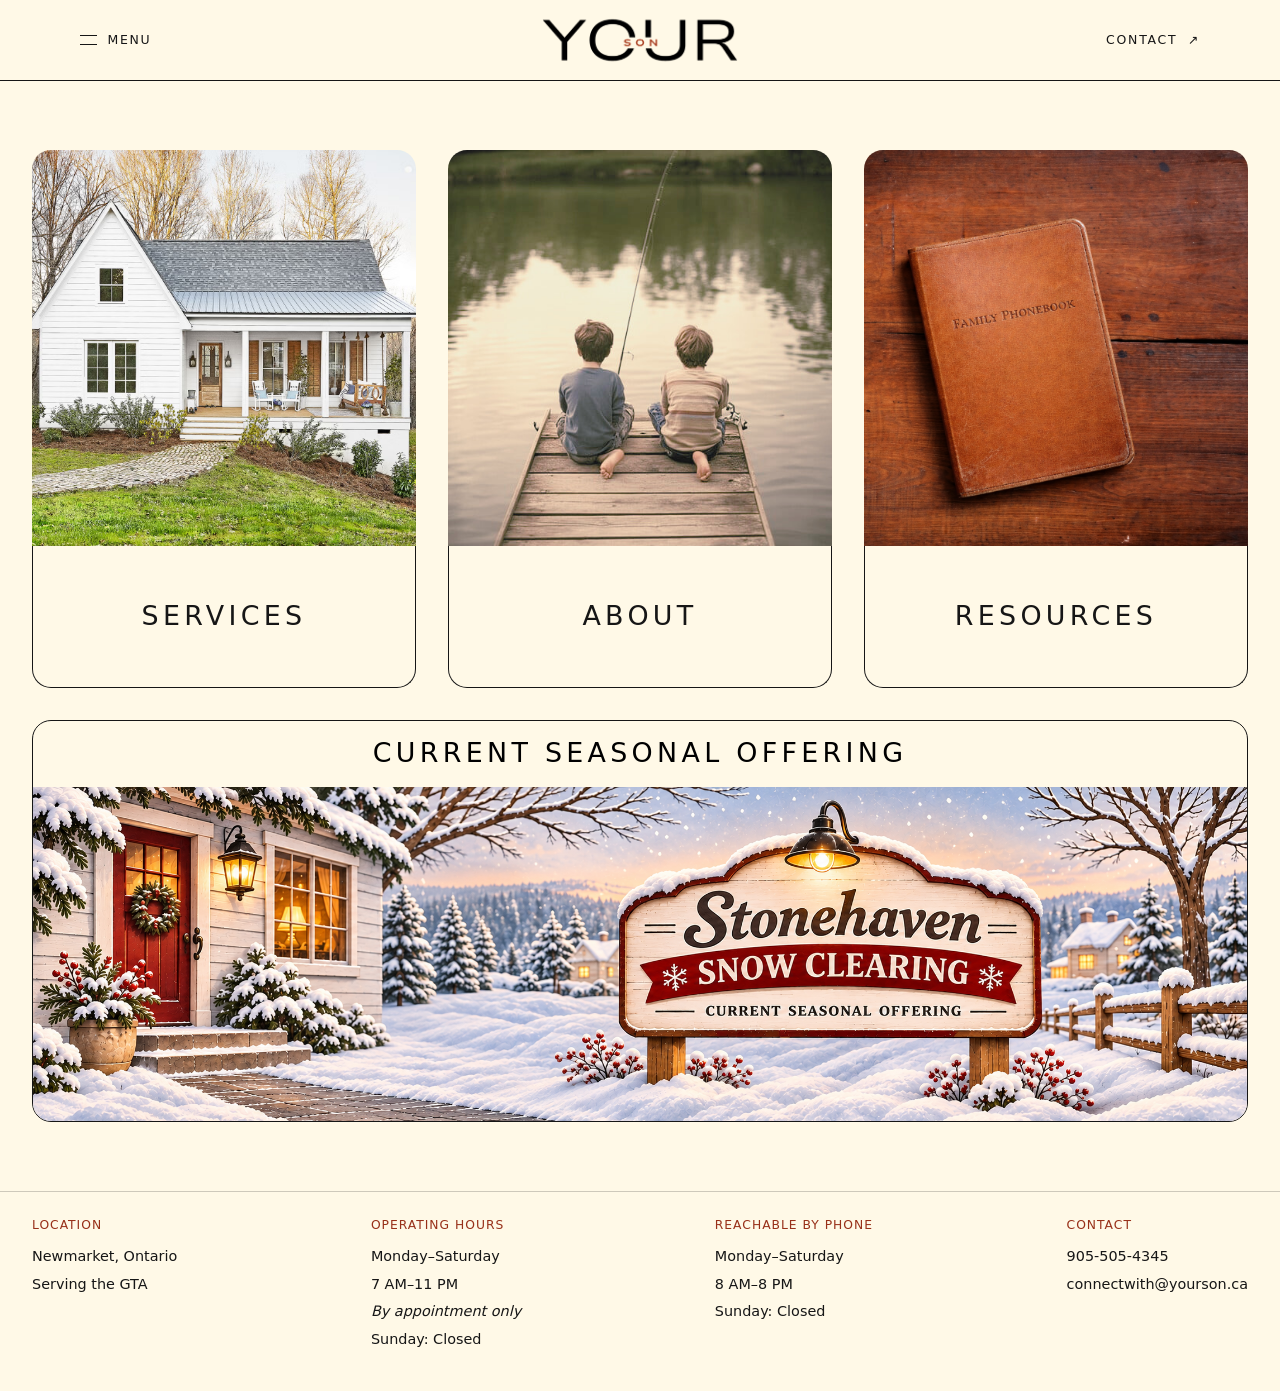
==== commit 239817c5: "ok seasonal offering" ====
--- a/index.html
+++ b/index.html
@@ -17,6 +17,7 @@
   <script src="assets/home-intro.js" defer></script>
   <link rel="stylesheet" href="assets/footer.css">
   <link rel="stylesheet" href="assets/mobile-refinements.css">
+  <link rel="stylesheet" href="assets/seasonal-offering.css">
 </head>
 <body class="home navigation-preview">
   <a class="preview-skip" href="#explore-grid">Skip to explore</a>
@@ -47,7 +48,7 @@
         <summary>About Us <span class="preview-submenu-toggle" aria-hidden="true"></span></summary>
         <div class="preview-menu-submenu">
           <a href="about.html">About Your Son</a>
-          <a href="our-work.html">Our Memories</a>
+          <a href="our-work.html">Our Work</a>
         </div>
       </details>
       <details class="preview-menu-group">
@@ -58,6 +59,7 @@
           <a href="goods.html">Your Goods</a>
         </div>
       </details>
+      <a href="/seasonal-offering/index.html">Seasonal Offering</a>
       <details class="preview-menu-group">
         <summary>Contact <span class="preview-submenu-toggle" aria-hidden="true"></span></summary>
         <div class="preview-menu-submenu">
@@ -83,6 +85,12 @@
         <a class="preview-nav-card" href="resources.html">
           <div class="preview-card-photo"><img src="assets/resources.png" alt="A leather Family Phonebook on a wooden desk" width="1536" height="1024" loading="lazy"></div>
           <div class="preview-card-info"><h2>Resources</h2></div>
+        </a>
+        <a class="preview-nav-card seasonal-home-card" href="/seasonal-offering/index.html">
+          <div class="preview-card-info seasonal-card-heading">
+            <h2>Current Seasonal Offering</h2>
+          </div>
+          <img class="seasonal-banner" src="assets/stonehaven-snow-clearing.png" width="2048" height="693" loading="lazy" alt="">
         </a>
       </div></div>
     </section>
--- a/assets/seasonal-offering.css
+++ b/assets/seasonal-offering.css
@@ -0,0 +1,204 @@
+.seasonal-page,
+.home.navigation-preview .seasonal-home-card {
+  --seasonal-red: rgb(0, 0, 0);
+}
+
+.home.navigation-preview .seasonal-home-card {
+  grid-column: 1 / -1;
+  display: block;
+  overflow: hidden;
+  border: 1px solid var(--ink);
+  text-align: center;
+}
+
+.seasonal-home-card .seasonal-card-heading {
+  min-height: 0;
+  gap: .55rem;
+  border: 0;
+  border-radius: 0;
+  padding: 1.1rem;
+  color: var(--seasonal-red);
+}
+
+.home.navigation-preview .seasonal-home-card .seasonal-card-heading p {
+  max-width: none;
+}
+
+.home.navigation-preview .seasonal-home-card:is(:hover, :focus-visible) .seasonal-card-heading {
+  background:rgb(162, 52, 25);
+  color:rgb(0, 0, 0);
+}
+
+.seasonal-banner {
+  display: block;
+  width: 100%;
+  height: auto;
+}
+
+.seasonal-page .preview-page-title {
+  color: rgb(162, 52, 25);
+  white-space: normal;
+}
+
+#main.seasonal-main {
+  width: min(calc(100% - 2rem), 68rem);
+  margin: 0 auto;
+  padding: 129px 0 clamp(2rem, 6vw, 5rem);
+  line-height: 1.65;
+}
+
+.seasonal-main section + section {
+  margin-top: clamp(1rem, 1.5vw, 1rem);
+  padding-top: clamp(1rem, 1vw, 2rem);
+}
+
+.seasonal-main h2,
+.seasonal-main h3,
+.seasonal-main h4 {
+  line-height: 1.25;
+}
+
+.seasonal-main h2 {
+  color: rgb(162, 52, 25);
+  scroll-margin-top: 96px;
+  font-size: clamp(1.55rem, 4.5vw, 2.5rem);
+  font-weight: 500;
+  letter-spacing: .05em;
+  margin: 0 0 1rem;
+}
+
+.seasonal-main p { margin: .7rem 0; }
+
+.seasonal-intro,
+.seasonal-contact { text-align: center; }
+
+.seasonal-intro > p,
+.seasonal-contact > p {
+  max-width: 66ch;
+  margin-inline: auto;
+}
+
+.seasonal-intro .seasonal-eyebrow {
+  color: var(--seasonal-red);
+  font-size: .82rem;
+  font-weight: 650;
+  letter-spacing: .15em;
+}
+
+.seasonal-intro .seasonal-tagline { font-size: clamp(1.1rem, 3vw, 1.45rem); }
+
+.seasonal-points {
+  display: flex;
+  justify-content: center;
+  flex-wrap: wrap;
+  gap: .65rem 1.35rem;
+  padding: 0;
+  margin: 1.5rem 0;
+  list-style: none;
+  font-weight: 600;
+}
+
+.seasonal-intro .seasonal-banner { margin-top: 0rem; }
+
+.seasonal-cta {
+  display: inline-flex;
+  justify-content: center;
+  align-items: center;
+  min-height: 40px;
+  max-width: 100%;
+  padding: .75rem 1.2rem;
+  border: 1px solid var(--seasonal-red);
+  background: rgb(162, 52, 25);
+  color: rgb(0, 0, 0);
+  text-decoration: none;
+  font-weight: 600;
+  letter-spacing: .04em;
+}
+
+.seasonal-cta:hover,
+.seasonal-cta:focus-visible {
+  background: transparent;
+  color: var(--seasonal-red);
+}
+
+.seasonal-prices {
+  width: 100%;
+  table-layout: fixed;
+  border-collapse: collapse;
+  margin-block: 1.2rem;
+  font-variant-numeric: tabular-nums;
+}
+
+
+
+.seasonal-prices caption {
+  text-align: left;
+  margin-bottom: .55rem;
+  font-size: .92rem;
+}
+
+.seasonal-prices th,
+.seasonal-prices td {
+  padding: .8rem .45rem;
+  border-bottom: 1px solid #16161640;
+  text-align: center;
+  line-height: 1.3;
+}
+
+.seasonal-prices th:first-child { text-align: left; width: 29%; }
+.seasonal-prices tbody th { font-weight: normal; }
+.seasonal-prices thead th {
+  color: rgb(162, 52, 25);
+  border-bottom-color: var(--seasonal-red);
+}
+
+.seasonal-notes-heading { color: rgb(162, 52, 25); }
+.seasonal-notes { margin: 1rem 0; padding-left: 1.25rem; }
+.seasonal-notes li + li { margin-top: .45rem; }
+
+.seasonal-steps {
+  display: grid;
+  grid-template-columns: repeat(2, minmax(0, 1fr));
+  gap: 1.35rem 2rem;
+  margin: 0;
+  padding-inline-start: 1.6rem;
+}
+
+.seasonal-steps > li {
+  border-top: 1px solid #16161640;
+  padding-top: .75rem;
+}
+
+.seasonal-steps > li::marker { color:rgb(162, 52, 25); font-weight: 650; }
+.seasonal-main h3 { margin: .4rem 0 .5rem; font-size: 1.15rem; font-weight: 600; }
+.seasonal-section-lede { font-size: 1.15rem; }
+.seasonal-main section > h4 { margin-top: 1rem; }
+.seasonal-additional-heading,
+.seasonal-steps h3,
+.seasonal-faq-group h4 {
+  color: rgb(162, 52, 25);
+}
+
+.seasonal-faq-group + .seasonal-faq-group { margin-top: 2rem; }
+.seasonal-faq-group h3 { color: var(--seasonal-red); }
+.seasonal-faq-group article { border-top: 1px solid #16161630; padding-block: .65rem; }
+.seasonal-faq-group h4 { margin: .25rem 0 .4rem; font-size: 1rem; }
+.seasonal-faq-group p { max-width: 74ch; margin: 0; }
+.seasonal-faq-group p + p { margin-top: .55rem; }
+.seasonal-contact .seasonal-cta { margin-top: .85rem; }
+
+@media (max-width: 768px) {
+  #main.seasonal-main { padding-top: 101px; }
+  .seasonal-main h2 { scroll-margin-top: 84px; }
+}
+
+@media (max-width: 640px) {
+  .seasonal-steps { grid-template-columns: 1fr; }
+  .seasonal-prices th,
+  .seasonal-prices td { font-size: .83rem; padding-inline: .23rem; }
+  .home.navigation-preview .seasonal-home-card .seasonal-card-heading { min-height: 0; padding: .85rem; }
+  .home.navigation-preview .seasonal-home-card .seasonal-card-heading h2 {
+    font-size: clamp(.95rem, 4.15vw, 1.25rem);
+    letter-spacing: .075em;
+  }
+}
